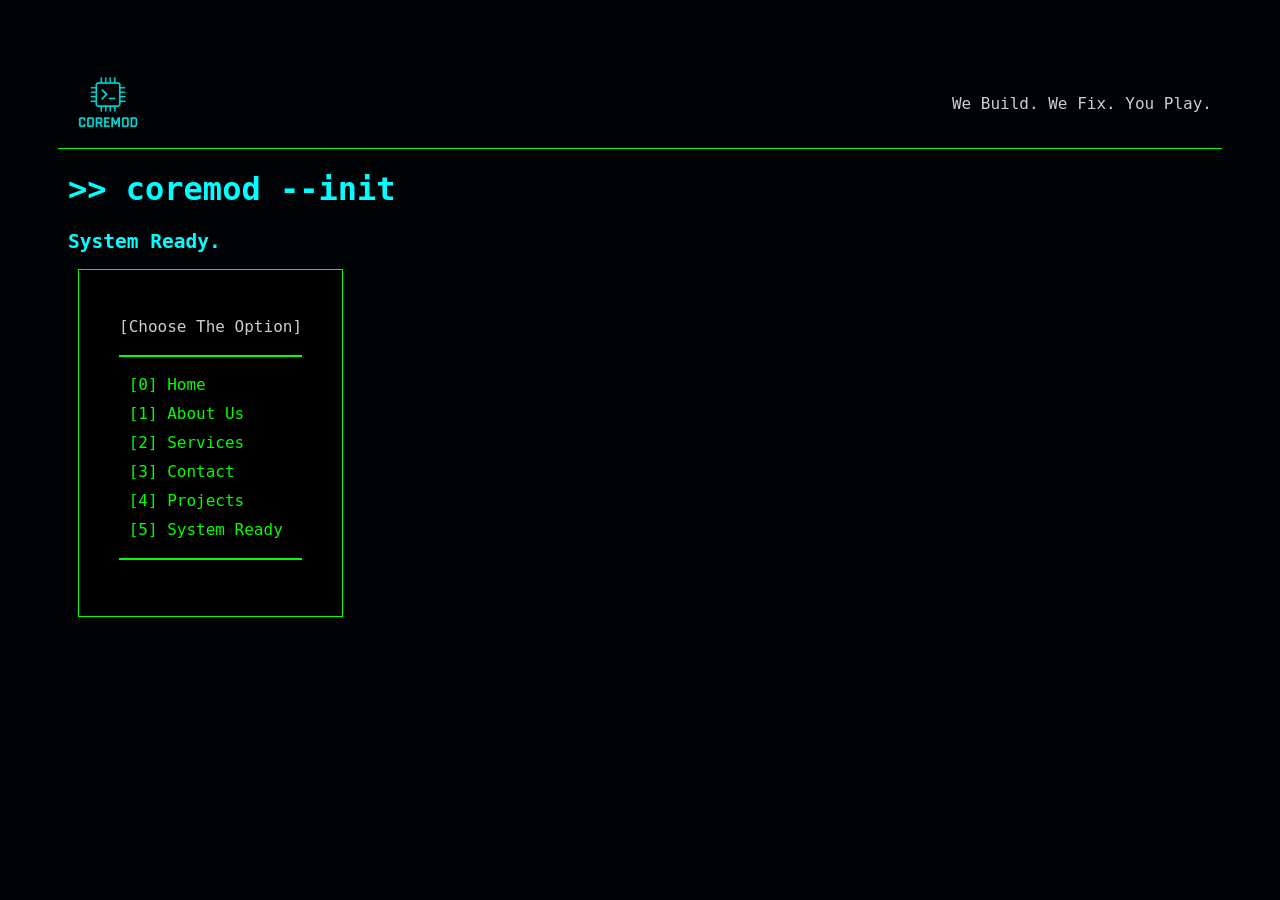
==== index.html @ b696b194 "Update Index.html and some css" ====
<!DOCTYPE html>

<html lang="en">

<head>
  <meta charset="UTF-8" />
  <meta name="viewport" content="width=device-width, initial-scale=1.0" />
  <link rel="stylesheet" href="css/style.css">
  <script src="js/script.js"></script>
  <title>Coremod — System Ready</title>
</head>

<body>
<!--Logo and slogan-->
 <div class="Logo">
  <img src="images/LogoV1nobg.png" alt="Logo" width="80" height="80">
  <p class="fixtext">We Build. We Fix. You Play.</p>
 </div>

<div class="mainoption">
<h1 class="coremodtext">&gt;&gt; coremod --init</h1>
<h2 class="systemreadytext">System Ready.</h2>
 <!--Option-->
  <div class="option">
  <p>[Choose The Option]</p>
  <hr>

  <p><a href="#home">[0] Home</a></p>
  <p><a href="#about">[1] About Us</a></p>
  <p><a href="#services">[2] Services</a></p>
  <p><a href="#contact">[3] Contact</a></p>
  <p><a href="#projects">[4] Projects</a></p>
  <p><a href="#slogan">[5] System Ready</a></p>
  <hr>
  </div>
</div>

</body>

</html>
---- css/style.css ----
html {
  scroll-behavior: smooth;
}

body {
    background: #000306;
    color: #00ffff;
    font-family: monospace;
    text-align: center;
    padding: 50px;
}

h1 {
    font-size: 2rem;
}

p {
    font-size: 1rem;
    color: #ccc;
}

.Logo{
  display: flex;
  justify-content: space-between;
  align-items: center;
  padding: 5px 10px;
  background-color: #000306; /* dark background */
  border-bottom: 1px solid #00ff00;
  font-family: monospace;
  color: #00ff00;
}

.mainoption {
  text-align: left;
  margin-left: 0;
  padding-left: 10px; /* optional: space from the edge */
}

.option {
  font-family: monospace;
  color: #00ff00;
  background-color: #000;
  padding: 40px;
  border: 1px solid #00ff00;
  width: fit-content;
  margin-left: 10px; /* aligns it to left */
  text-align: left;
}


.option a {
  font-family: monospace;
  color: #00ff00;
  text-decoration: none;
  display: inline-block;
}

.option p {
  margin: 5px 0;
  white-space: pre; /* keeps spacing exact */
  line-height: 1.5;
}

.option a::before {
  content: " ";
  transition: 0.2s;
}

.option a:hover::before {
  content: ">";
  color: #00ff00;
  margin-right: 4px;
}

hr {
  border: none;
  display: block;
  height: 2px;
  background-color: #00ff00; /* glowing green line vibe */
  margin: 1rem 0;
}
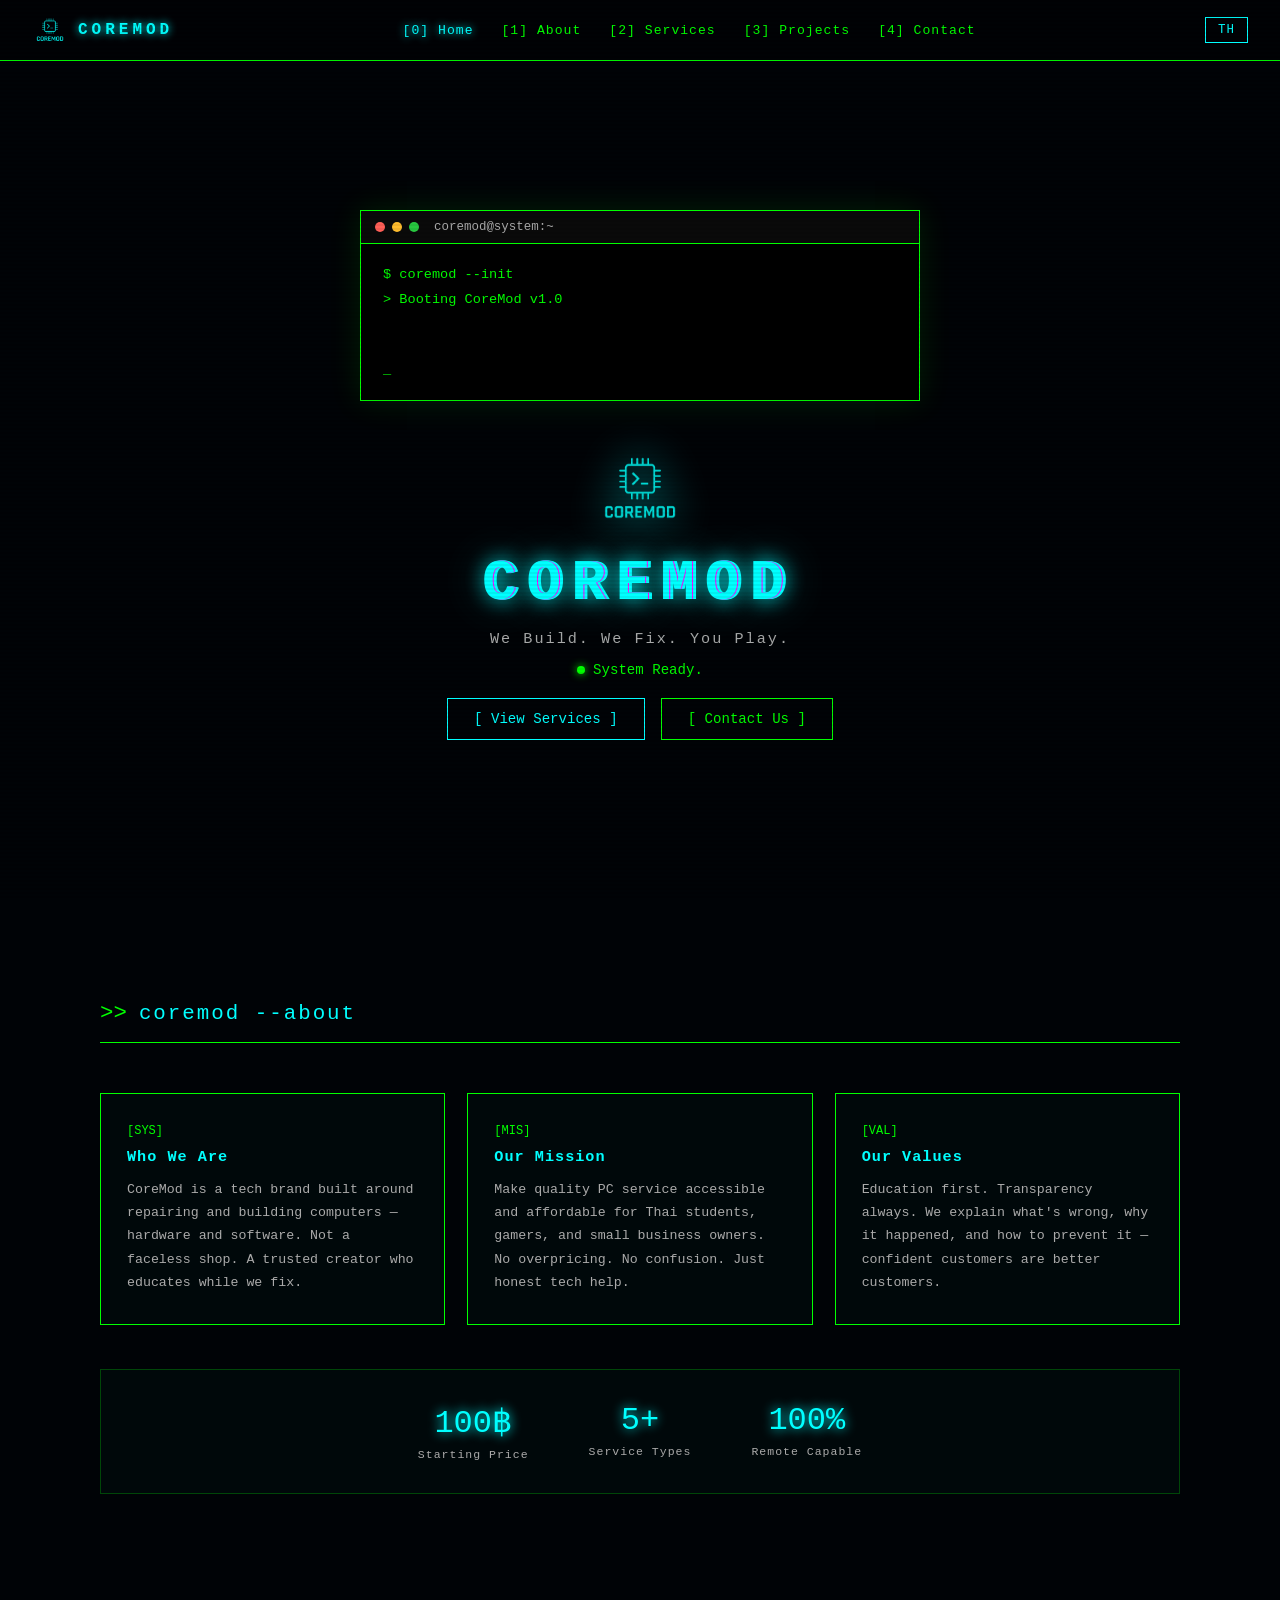
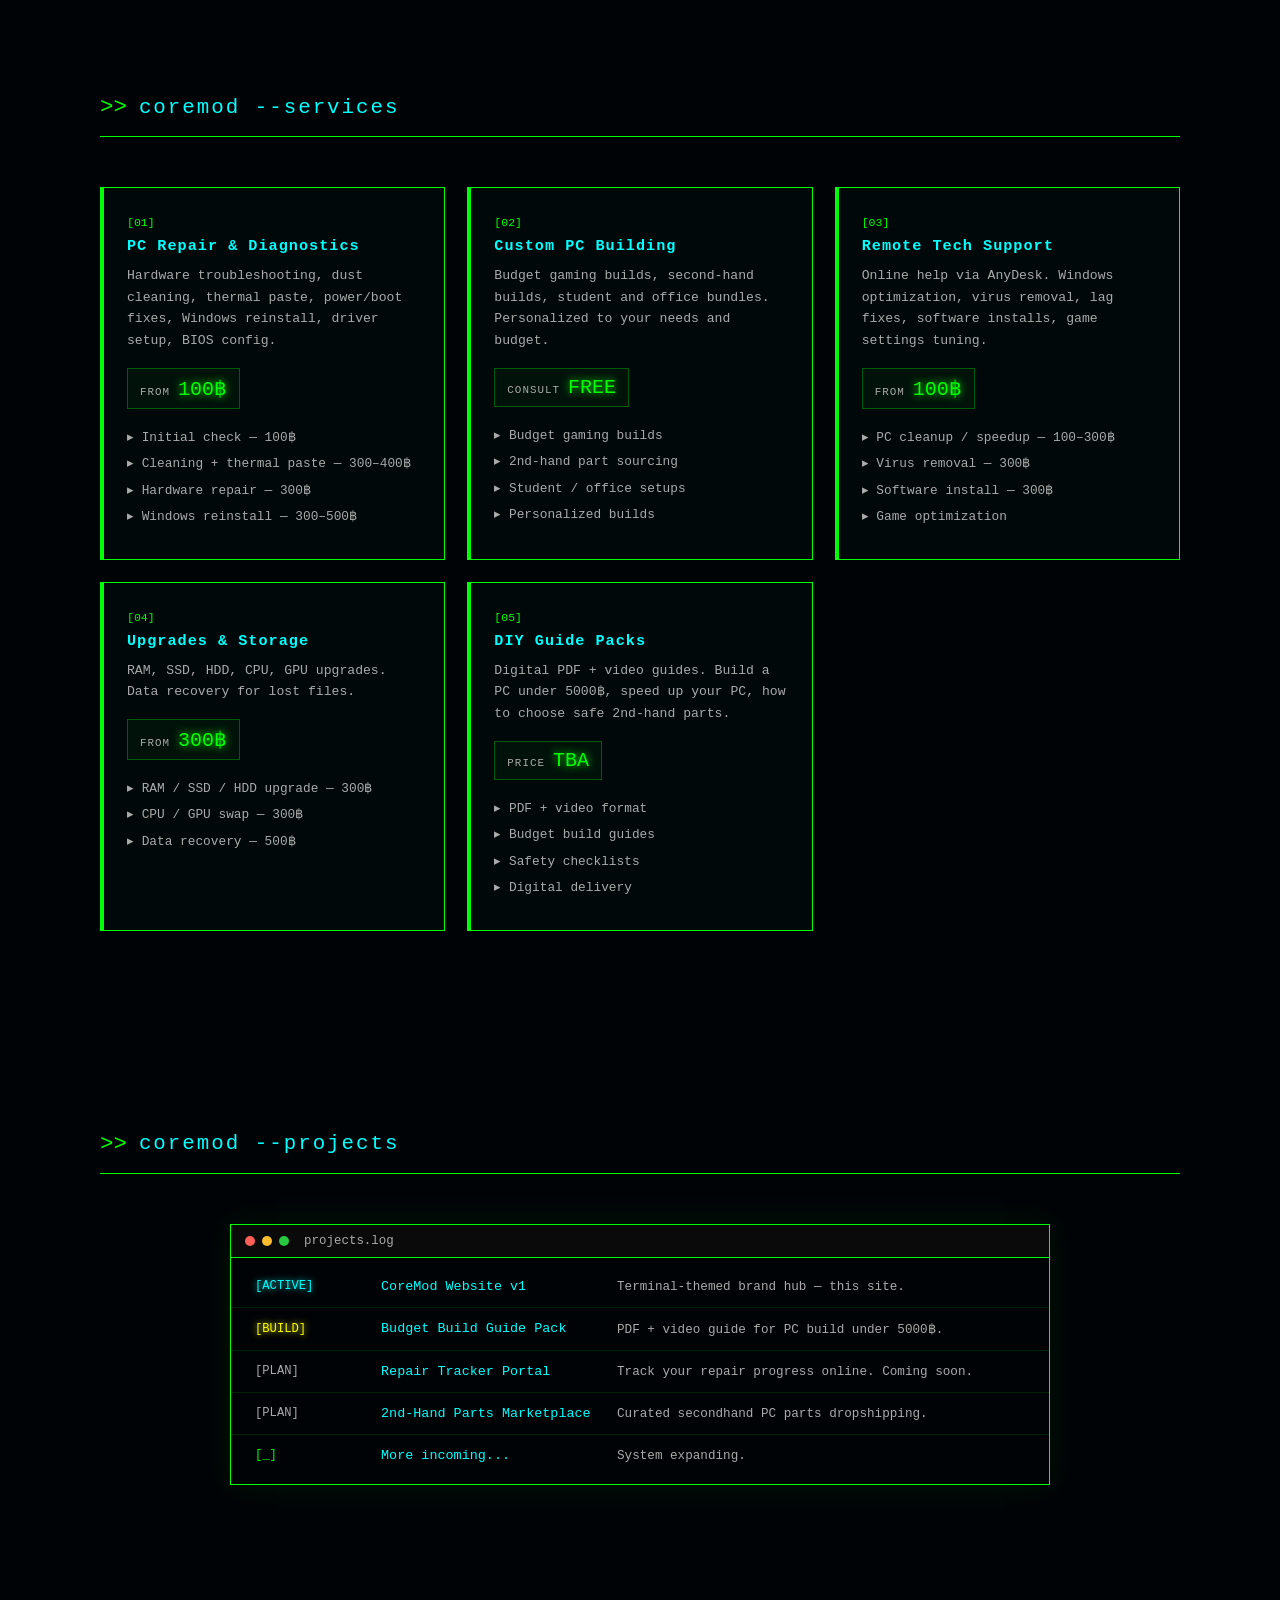
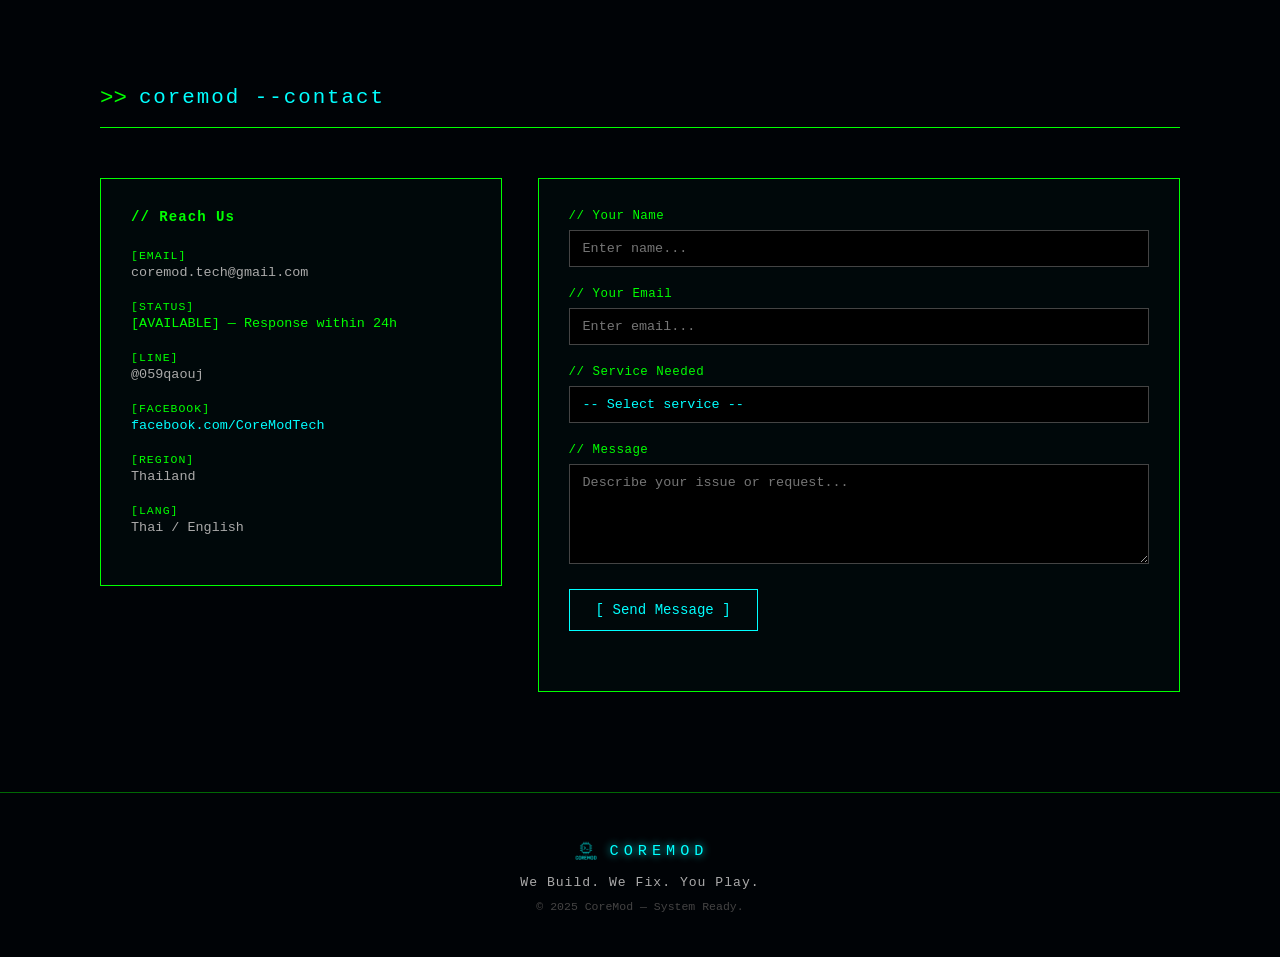
==== commit eb5ae3ad: "feat: complete website with i18n, contact form, favicon, and Thai language support" ====
--- a/index.html
+++ b/index.html
@@ -1,40 +1,331 @@
 <!DOCTYPE html>
-
 <html lang="en">
-
 <head>
   <meta charset="UTF-8" />
   <meta name="viewport" content="width=device-width, initial-scale=1.0" />
+  <meta name="description" content="CoreMod — PC repair, custom builds, and remote tech support in Thailand. We Build. We Fix. You Play." />
+  <link rel="icon" type="image/png" href="images/LogoV1nobg.png">
+  <link rel="apple-touch-icon" href="images/LogoV1nobg.png">
   <link rel="stylesheet" href="css/style.css">
+  <title>CoreMod — System Ready.</title>
+</head>
+<body>
+
+  <div class="scanlines"></div>
+
+  <!-- NAVBAR -->
+  <nav class="navbar" id="navbar">
+    <div class="nav-logo">
+      <img src="images/LogoV1nobg.png" alt="CoreMod" width="36" height="36">
+      <span class="nav-brand">COREMOD</span>
+    </div>
+    <div class="nav-links" id="navLinks">
+      <a href="#home"    data-i18n="nav-home">[0] Home</a>
+      <a href="#about"   data-i18n="nav-about">[1] About</a>
+      <a href="#services"data-i18n="nav-services">[2] Services</a>
+      <a href="#projects"data-i18n="nav-projects">[3] Projects</a>
+      <a href="#contact" data-i18n="nav-contact">[4] Contact</a>
+    </div>
+    <div class="nav-right">
+      <button class="lang-toggle" id="langBtn" onclick="toggleLang()">TH</button>
+      <button class="nav-toggle" onclick="toggleNav()">[ MENU ]</button>
+    </div>
+  </nav>
+
+  <!-- HERO -->
+  <section id="home" class="hero">
+    <div class="terminal-window">
+      <div class="terminal-bar">
+        <span class="dot red"></span>
+        <span class="dot yellow"></span>
+        <span class="dot green-dot"></span>
+        <span class="terminal-title">coremod@system:~</span>
+      </div>
+      <div class="terminal-body">
+        <p class="terminal-line" id="t1"></p>
+        <p class="terminal-line" id="t2"></p>
+        <p class="terminal-line" id="t3"></p>
+        <p class="terminal-line" id="t4"></p>
+        <p class="terminal-line" id="t5"><span class="cursor">_</span></p>
+      </div>
+    </div>
+
+    <div class="hero-content">
+      <img src="images/LogoV1nobg.png" alt="CoreMod Logo" class="hero-logo">
+      <h1 class="hero-title glitch" data-text="COREMOD">COREMOD</h1>
+      <p class="hero-slogan" data-i18n="hero-slogan">We Build. We Fix. You Play.</p>
+      <div class="hero-status">
+        <span class="status-dot"></span>
+        <span data-i18n="hero-status">System Ready.</span>
+      </div>
+      <div class="hero-buttons">
+        <a href="#services" class="btn btn-primary"  data-i18n="btn-services">[ View Services ]</a>
+        <a href="#contact"  class="btn btn-secondary" data-i18n="btn-contact">[ Contact Us ]</a>
+      </div>
+    </div>
+  </section>
+
+  <!-- ABOUT -->
+  <section id="about" class="section">
+    <div class="section-header">
+      <span class="section-prefix">&gt;&gt;</span>
+      <h2>coremod --about</h2>
+    </div>
+
+    <div class="about-grid">
+      <div class="about-card fade-in">
+        <div class="card-tag">[SYS]</div>
+        <h3 data-i18n="about-card1-title">Who We Are</h3>
+        <p data-i18n="about-card1-text">CoreMod is a tech brand built around repairing and building computers — hardware and software. Not a faceless shop. A trusted creator who educates while we fix.</p>
+      </div>
+      <div class="about-card fade-in">
+        <div class="card-tag">[MIS]</div>
+        <h3 data-i18n="about-card2-title">Our Mission</h3>
+        <p data-i18n="about-card2-text">Make quality PC service accessible and affordable for Thai students, gamers, and small business owners. No overpricing. No confusion. Just honest tech help.</p>
+      </div>
+      <div class="about-card fade-in">
+        <div class="card-tag">[VAL]</div>
+        <h3 data-i18n="about-card3-title">Our Values</h3>
+        <p data-i18n="about-card3-text">Education first. Transparency always. We explain what's wrong, why it happened, and how to prevent it — confident customers are better customers.</p>
+      </div>
+    </div>
+
+    <div class="stats-bar">
+      <div class="stat">
+        <span class="stat-num">100฿</span>
+        <span class="stat-label" data-i18n="stat-label-1">Starting Price</span>
+      </div>
+      <div class="stat">
+        <span class="stat-num">5+</span>
+        <span class="stat-label" data-i18n="stat-label-2">Service Types</span>
+      </div>
+      <div class="stat">
+        <span class="stat-num">100%</span>
+        <span class="stat-label" data-i18n="stat-label-3">Remote Capable</span>
+      </div>
+    </div>
+  </section>
+
+  <!-- SERVICES -->
+  <section id="services" class="section">
+    <div class="section-header">
+      <span class="section-prefix">&gt;&gt;</span>
+      <h2>coremod --services</h2>
+    </div>
+
+    <div class="services-grid">
+
+      <div class="service-card fade-in">
+        <div class="service-tag">[01]</div>
+        <h3 data-i18n="svc1-title">PC Repair &amp; Diagnostics</h3>
+        <p data-i18n="svc1-desc">Hardware troubleshooting, dust cleaning, thermal paste, power/boot fixes, Windows reinstall, driver setup, BIOS config.</p>
+        <div class="service-price">
+          <span class="price-from" data-i18n="price-from">FROM</span>
+          <span class="price-val">100฿</span>
+        </div>
+        <ul class="service-list">
+          <li data-i18n="svc1-li1">▸ Initial check — 100฿</li>
+          <li data-i18n="svc1-li2">▸ Cleaning + thermal paste — 300–400฿</li>
+          <li data-i18n="svc1-li3">▸ Hardware repair — 300฿</li>
+          <li data-i18n="svc1-li4">▸ Windows reinstall — 300–500฿</li>
+        </ul>
+      </div>
+
+      <div class="service-card fade-in">
+        <div class="service-tag">[02]</div>
+        <h3 data-i18n="svc2-title">Custom PC Building</h3>
+        <p data-i18n="svc2-desc">Budget gaming builds, second-hand builds, student and office bundles. Personalized to your needs and budget.</p>
+        <div class="service-price">
+          <span class="price-from" data-i18n="price-consult">CONSULT</span>
+          <span class="price-val" data-i18n="price-free">FREE</span>
+        </div>
+        <ul class="service-list">
+          <li data-i18n="svc2-li1">▸ Budget gaming builds</li>
+          <li data-i18n="svc2-li2">▸ 2nd-hand part sourcing</li>
+          <li data-i18n="svc2-li3">▸ Student / office setups</li>
+          <li data-i18n="svc2-li4">▸ Personalized builds</li>
+        </ul>
+      </div>
+
+      <div class="service-card fade-in">
+        <div class="service-tag">[03]</div>
+        <h3 data-i18n="svc3-title">Remote Tech Support</h3>
+        <p data-i18n="svc3-desc">Online help via AnyDesk. Windows optimization, virus removal, lag fixes, software installs, game settings tuning.</p>
+        <div class="service-price">
+          <span class="price-from" data-i18n="price-from">FROM</span>
+          <span class="price-val">100฿</span>
+        </div>
+        <ul class="service-list">
+          <li data-i18n="svc3-li1">▸ PC cleanup / speedup — 100–300฿</li>
+          <li data-i18n="svc3-li2">▸ Virus removal — 300฿</li>
+          <li data-i18n="svc3-li3">▸ Software install — 300฿</li>
+          <li data-i18n="svc3-li4">▸ Game optimization</li>
+        </ul>
+      </div>
+
+      <div class="service-card fade-in">
+        <div class="service-tag">[04]</div>
+        <h3 data-i18n="svc4-title">Upgrades &amp; Storage</h3>
+        <p data-i18n="svc4-desc">RAM, SSD, HDD, CPU, GPU upgrades. Data recovery for lost files.</p>
+        <div class="service-price">
+          <span class="price-from" data-i18n="price-from">FROM</span>
+          <span class="price-val">300฿</span>
+        </div>
+        <ul class="service-list">
+          <li data-i18n="svc4-li1">▸ RAM / SSD / HDD upgrade — 300฿</li>
+          <li data-i18n="svc4-li2">▸ CPU / GPU swap — 300฿</li>
+          <li data-i18n="svc4-li3">▸ Data recovery — 500฿</li>
+        </ul>
+      </div>
+
+      <div class="service-card fade-in">
+        <div class="service-tag">[05]</div>
+        <h3 data-i18n="svc5-title">DIY Guide Packs</h3>
+        <p data-i18n="svc5-desc">Digital PDF + video guides. Build a PC under 5000฿, speed up your PC, how to choose safe 2nd-hand parts.</p>
+        <div class="service-price">
+          <span class="price-from" data-i18n="price-label">PRICE</span>
+          <span class="price-val">TBA</span>
+        </div>
+        <ul class="service-list">
+          <li data-i18n="svc5-li1">▸ PDF + video format</li>
+          <li data-i18n="svc5-li2">▸ Budget build guides</li>
+          <li data-i18n="svc5-li3">▸ Safety checklists</li>
+          <li data-i18n="svc5-li4">▸ Digital delivery</li>
+        </ul>
+      </div>
+
+    </div>
+  </section>
+
+  <!-- PROJECTS -->
+  <section id="projects" class="section">
+    <div class="section-header">
+      <span class="section-prefix">&gt;&gt;</span>
+      <h2>coremod --projects</h2>
+    </div>
+
+    <div class="projects-terminal">
+      <div class="terminal-bar">
+        <span class="dot red"></span>
+        <span class="dot yellow"></span>
+        <span class="dot green-dot"></span>
+        <span class="terminal-title">projects.log</span>
+      </div>
+      <div class="projects-log">
+        <div class="log-row fade-in">
+          <span class="log-status active">[ACTIVE]</span>
+          <span class="log-name" data-i18n="proj1-name">CoreMod Website v1</span>
+          <span class="log-desc" data-i18n="proj1-desc">Terminal-themed brand hub — this site.</span>
+        </div>
+        <div class="log-row fade-in">
+          <span class="log-status building">[BUILD]</span>
+          <span class="log-name" data-i18n="proj2-name">Budget Build Guide Pack</span>
+          <span class="log-desc" data-i18n="proj2-desc">PDF + video guide for PC build under 5000฿.</span>
+        </div>
+        <div class="log-row fade-in">
+          <span class="log-status planned">[PLAN]</span>
+          <span class="log-name" data-i18n="proj3-name">Repair Tracker Portal</span>
+          <span class="log-desc" data-i18n="proj3-desc">Track your repair progress online. Coming soon.</span>
+        </div>
+        <div class="log-row fade-in">
+          <span class="log-status planned">[PLAN]</span>
+          <span class="log-name" data-i18n="proj4-name">2nd-Hand Parts Marketplace</span>
+          <span class="log-desc" data-i18n="proj4-desc">Curated secondhand PC parts dropshipping.</span>
+        </div>
+        <div class="log-row">
+          <span class="log-status blink-cursor">[_]</span>
+          <span class="log-name" data-i18n="proj5-name">More incoming...</span>
+          <span class="log-desc" data-i18n="proj5-desc">System expanding.</span>
+        </div>
+      </div>
+    </div>
+  </section>
+
+  <!-- CONTACT -->
+  <section id="contact" class="section">
+    <div class="section-header">
+      <span class="section-prefix">&gt;&gt;</span>
+      <h2>coremod --contact</h2>
+    </div>
+
+    <div class="contact-grid">
+      <div class="contact-info-card fade-in">
+        <h3 data-i18n="contact-heading">// Reach Us</h3>
+        <div class="contact-row">
+          <span class="contact-key">[EMAIL]</span>
+          <span class="contact-val">coremod.tech@gmail.com</span>
+        </div>
+        <div class="contact-row">
+          <span class="contact-key">[STATUS]</span>
+          <span class="contact-val online" data-i18n="contact-status">[AVAILABLE] — Response within 24h</span>
+        </div>
+        <div class="contact-row">
+          <span class="contact-key">[LINE]</span>
+          <span class="contact-val">@059qaouj</span>
+        </div>
+        <div class="contact-row">
+          <span class="contact-key">[FACEBOOK]</span>
+          <a class="contact-val contact-link" href="https://www.facebook.com/CoreModTech/" target="_blank" rel="noopener">facebook.com/CoreModTech</a>
+        </div>
+        <div class="contact-row">
+          <span class="contact-key">[REGION]</span>
+          <span class="contact-val" data-i18n="contact-region">Thailand</span>
+        </div>
+        <div class="contact-row">
+          <span class="contact-key">[LANG]</span>
+          <span class="contact-val">Thai / English</span>
+        </div>
+      </div>
+
+      <form class="contact-form fade-in" id="contactForm">
+        <input type="hidden" name="access_key" value="2505f554-d45b-4d86-ab9c-5a8548ac9aa7">
+        <input type="hidden" name="subject" value="CoreMod — New Inquiry">
+        <input type="hidden" name="from_name" value="CoreMod Website">
+        <input type="hidden" name="redirect" value="false">
+        <input type="checkbox" name="botcheck" style="display:none">
+
+        <div class="form-group">
+          <label data-i18n="form-name-label">// Your Name</label>
+          <input type="text" name="name" data-i18n-ph="form-name-ph" placeholder="Enter name..." required>
+        </div>
+        <div class="form-group">
+          <label data-i18n="form-email-label">// Your Email</label>
+          <input type="email" name="email" data-i18n-ph="form-email-ph" placeholder="Enter email..." required>
+        </div>
+        <div class="form-group">
+          <label data-i18n="form-service-label">// Service Needed</label>
+          <select name="service">
+            <option value="" data-i18n="form-opt-0">-- Select service --</option>
+            <option data-i18n="form-opt-1">PC Repair &amp; Diagnostics</option>
+            <option data-i18n="form-opt-2">Custom PC Build</option>
+            <option data-i18n="form-opt-3">Remote Tech Support</option>
+            <option data-i18n="form-opt-4">Upgrades &amp; Storage</option>
+            <option data-i18n="form-opt-5">DIY Guide Pack</option>
+            <option data-i18n="form-opt-6">Other</option>
+          </select>
+        </div>
+        <div class="form-group">
+          <label data-i18n="form-msg-label">// Message</label>
+          <textarea name="message" rows="4" data-i18n-ph="form-msg-ph" placeholder="Describe your issue or request..." required></textarea>
+        </div>
+        <button type="submit" class="btn btn-primary" id="submitBtn" data-i18n="form-submit">[ Send Message ]</button>
+        <p class="form-status" id="formStatus"></p>
+      </form>
+    </div>
+  </section>
+
+  <!-- FOOTER -->
+  <footer class="footer">
+    <div class="footer-logo">
+      <img src="images/LogoV1nobg.png" alt="CoreMod" width="28" height="28">
+      <span>COREMOD</span>
+    </div>
+    <p class="footer-slogan" data-i18n="footer-slogan">We Build. We Fix. You Play.</p>
+    <p class="footer-copy" data-i18n="footer-copy">© 2025 CoreMod — System Ready.</p>
+  </footer>
+
+  <button class="scroll-top" id="scrollTop" onclick="scrollToTop()">[ ^ ]</button>
+
   <script src="js/script.js"></script>
-  <title>Coremod — System Ready</title>
-</head>
-
-<body>
-<!--Logo and slogan-->
- <div class="Logo">
-  <img src="images/LogoV1nobg.png" alt="Logo" width="80" height="80">
-  <p class="fixtext">We Build. We Fix. You Play.</p>
- </div>
-
-<div class="mainoption">
-<h1 class="coremodtext">&gt;&gt; coremod --init</h1>
-<h2 class="systemreadytext">System Ready.</h2>
- <!--Option-->
-  <div class="option">
-  <p>[Choose The Option]</p>
-  <hr>
-
-  <p><a href="#home">[0] Home</a></p>
-  <p><a href="#about">[1] About Us</a></p>
-  <p><a href="#services">[2] Services</a></p>
-  <p><a href="#contact">[3] Contact</a></p>
-  <p><a href="#projects">[4] Projects</a></p>
-  <p><a href="#slogan">[5] System Ready</a></p>
-  <hr>
-  </div>
-</div>
-
 </body>
-
 </html>
--- a/css/style.css
+++ b/css/style.css
@@ -1,81 +1,812 @@
-html {
-  scroll-behavior: smooth;
-}
+/* ======================
+   ROOT & RESET
+   ====================== */
+*, *::before, *::after {
+  box-sizing: border-box;
+  margin: 0;
+  padding: 0;
+}
+
+:root {
+  --bg:       #000306;
+  --bg2:      #00080a;
+  --cyan:     #00ffff;
+  --green:    #00ff00;
+  --dim-green:#00cc00;
+  --dim-cyan: #00cccc;
+  --gray:     #aaaaaa;
+  --dim:      #444;
+  --font:     'Courier New', Courier, monospace;
+}
+
+html { scroll-behavior: smooth; }
 
 body {
-    background: #000306;
-    color: #00ffff;
-    font-family: monospace;
-    text-align: center;
-    padding: 50px;
-}
-
-h1 {
-    font-size: 2rem;
-}
-
-p {
-    font-size: 1rem;
-    color: #ccc;
-}
-
-.Logo{
-  display: flex;
+  background: var(--bg);
+  color: var(--cyan);
+  font-family: var(--font);
+  overflow-x: hidden;
+}
+
+/* ======================
+   SCANLINES
+   ====================== */
+.scanlines {
+  position: fixed;
+  inset: 0;
+  background: repeating-linear-gradient(
+    0deg,
+    transparent,
+    transparent 2px,
+    rgba(0,0,0,0.06) 2px,
+    rgba(0,0,0,0.06) 4px
+  );
+  pointer-events: none;
+  z-index: 9999;
+}
+
+/* ======================
+   SCROLLBAR
+   ====================== */
+::-webkit-scrollbar { width: 5px; }
+::-webkit-scrollbar-track { background: var(--bg); }
+::-webkit-scrollbar-thumb { background: var(--green); }
+
+/* ======================
+   NAVBAR
+   ====================== */
+.navbar {
+  position: fixed;
+  top: 0; left: 0; right: 0;
+  z-index: 1000;
+  display: flex;
+  align-items: center;
   justify-content: space-between;
-  align-items: center;
-  padding: 5px 10px;
-  background-color: #000306; /* dark background */
-  border-bottom: 1px solid #00ff00;
-  font-family: monospace;
-  color: #00ff00;
-}
-
-.mainoption {
-  text-align: left;
-  margin-left: 0;
-  padding-left: 10px; /* optional: space from the edge */
-}
-
-.option {
-  font-family: monospace;
-  color: #00ff00;
-  background-color: #000;
-  padding: 40px;
-  border: 1px solid #00ff00;
-  width: fit-content;
-  margin-left: 10px; /* aligns it to left */
-  text-align: left;
-}
-
-
-.option a {
-  font-family: monospace;
-  color: #00ff00;
+  padding: 12px 32px;
+  background: rgba(0, 3, 6, 0.96);
+  border-bottom: 1px solid var(--green);
+  backdrop-filter: blur(6px);
+}
+
+.nav-logo {
+  display: flex;
+  align-items: center;
+  gap: 10px;
+}
+
+.nav-brand {
+  color: var(--cyan);
+  font-size: 1rem;
+  font-weight: bold;
+  letter-spacing: 4px;
+  text-shadow: 0 0 8px var(--cyan);
+}
+
+.nav-links {
+  display: flex;
+  gap: 28px;
+}
+
+.nav-links a {
+  color: var(--green);
   text-decoration: none;
+  font-size: 0.82rem;
+  letter-spacing: 1px;
+  transition: color 0.2s, text-shadow 0.2s;
+}
+
+.nav-links a:hover,
+.nav-links a.active {
+  color: var(--cyan);
+  text-shadow: 0 0 8px var(--cyan);
+}
+
+.nav-right {
+  display: flex;
+  align-items: center;
+  gap: 10px;
+}
+
+.lang-toggle {
+  background: transparent;
+  border: 1px solid var(--cyan);
+  color: var(--cyan);
+  font-family: var(--font);
+  font-size: 0.78rem;
+  padding: 5px 12px;
+  cursor: pointer;
+  letter-spacing: 1px;
+  transition: all 0.2s;
+}
+
+.lang-toggle:hover {
+  background: var(--cyan);
+  color: var(--bg);
+  box-shadow: 0 0 10px var(--cyan);
+}
+
+.nav-toggle {
+  display: none;
+  background: none;
+  border: 1px solid var(--green);
+  color: var(--green);
+  font-family: var(--font);
+  font-size: 0.82rem;
+  padding: 6px 14px;
+  cursor: pointer;
+  transition: all 0.2s;
+}
+
+.nav-toggle:hover {
+  background: var(--green);
+  color: var(--bg);
+}
+
+/* ======================
+   HERO
+   ====================== */
+.hero {
+  min-height: 100vh;
+  display: flex;
+  flex-direction: column;
+  align-items: center;
+  justify-content: center;
+  padding: 110px 30px 60px;
+  gap: 40px;
+}
+
+/* Terminal window */
+.terminal-window {
+  width: 100%;
+  max-width: 560px;
+  border: 1px solid var(--green);
+  box-shadow: 0 0 30px rgba(0,255,0,0.12);
+}
+
+.terminal-bar {
+  display: flex;
+  align-items: center;
+  gap: 7px;
+  padding: 9px 14px;
+  background: #0a0a0a;
+  border-bottom: 1px solid var(--green);
+}
+
+.dot        { width: 10px; height: 10px; border-radius: 50%; display: inline-block; }
+.dot.red    { background: #ff5f57; }
+.dot.yellow { background: #febc2e; }
+.dot.green-dot { background: #28c840; }
+
+.terminal-title {
+  color: var(--gray);
+  font-size: 0.78rem;
+  margin-left: 8px;
+}
+
+.terminal-body {
+  padding: 18px 22px;
+  min-height: 130px;
+  background: #000;
+}
+
+.terminal-line {
+  color: var(--green);
+  font-size: 0.85rem;
+  line-height: 1.9;
+  min-height: 1.6em;
+}
+
+.cursor {
+  animation: blink-cur 0.9s step-end infinite;
+}
+
+@keyframes blink-cur {
+  0%, 100% { opacity: 1; }
+  50%       { opacity: 0; }
+}
+
+/* Hero content */
+.hero-content {
+  text-align: center;
+  display: flex;
+  flex-direction: column;
+  align-items: center;
+  gap: 14px;
+}
+
+.hero-logo {
+  width: 96px;
+  height: 96px;
+  filter: drop-shadow(0 0 22px var(--cyan));
+}
+
+/* Glitch */
+.glitch {
+  position: relative;
+}
+
+.glitch::before,
+.glitch::after {
+  content: attr(data-text);
+  position: absolute;
+  top: 0; left: 0;
+  width: 100%;
+  height: 100%;
+  overflow: hidden;
+}
+
+.glitch::before {
+  left: 2px;
+  text-shadow: -1px 0 var(--cyan);
+  animation: glitch-a 3s infinite;
+}
+
+.glitch::after {
+  left: -2px;
+  text-shadow: 1px 0 #ff00ff;
+  animation: glitch-b 3s infinite;
+}
+
+@keyframes glitch-a {
+  0%, 88%, 100% { clip-path: none; transform: none; }
+  89% { clip-path: inset(20% 0 60% 0); transform: translateX(-2px); }
+  91% { clip-path: inset(50% 0 20% 0); transform: translateX(2px); }
+  93% { clip-path: inset(75% 0 5% 0);  transform: translateX(-1px); }
+}
+
+@keyframes glitch-b {
+  0%, 86%, 100% { clip-path: none; transform: none; }
+  87% { clip-path: inset(40% 0 30% 0); transform: translateX(2px); }
+  90% { clip-path: inset(10% 0 70% 0); transform: translateX(-2px); }
+  92% { clip-path: inset(60% 0 10% 0); transform: translateX(1px); }
+}
+
+.hero-title {
+  font-size: 3.6rem;
+  color: var(--cyan);
+  letter-spacing: 10px;
+  text-shadow: 0 0 20px var(--cyan), 0 0 50px rgba(0,255,255,0.4);
+}
+
+.hero-slogan {
+  color: var(--gray);
+  font-size: 0.95rem;
+  letter-spacing: 2px;
+}
+
+.hero-status {
+  display: inline-flex;
+  align-items: center;
+  gap: 8px;
+  color: var(--green);
+  font-size: 0.88rem;
+}
+
+.status-dot {
+  width: 8px;
+  height: 8px;
+  border-radius: 50%;
+  background: var(--green);
+  box-shadow: 0 0 8px var(--green);
+  animation: pulse 1.6s ease-in-out infinite;
+}
+
+@keyframes pulse {
+  0%, 100% { opacity: 1;   transform: scale(1); }
+  50%       { opacity: 0.3; transform: scale(0.8); }
+}
+
+.hero-buttons {
+  display: flex;
+  gap: 16px;
+  flex-wrap: wrap;
+  justify-content: center;
+  margin-top: 6px;
+}
+
+/* ======================
+   BUTTONS
+   ====================== */
+.btn {
+  font-family: var(--font);
+  font-size: 0.88rem;
+  padding: 12px 26px;
+  text-decoration: none;
+  cursor: pointer;
+  border: none;
+  transition: all 0.2s;
   display: inline-block;
 }
 
-.option p {
-  margin: 5px 0;
-  white-space: pre; /* keeps spacing exact */
-  line-height: 1.5;
-}
-
-.option a::before {
-  content: " ";
-  transition: 0.2s;
-}
-
-.option a:hover::before {
-  content: ">";
-  color: #00ff00;
-  margin-right: 4px;
-}
-
-hr {
-  border: none;
+.btn-primary {
+  color: var(--cyan);
+  border: 1px solid var(--cyan);
+  background: transparent;
+}
+
+.btn-primary:hover {
+  background: var(--cyan);
+  color: var(--bg);
+  box-shadow: 0 0 20px var(--cyan);
+}
+
+.btn-secondary {
+  color: var(--green);
+  border: 1px solid var(--green);
+  background: transparent;
+}
+
+.btn-secondary:hover {
+  background: var(--green);
+  color: var(--bg);
+  box-shadow: 0 0 20px var(--green);
+}
+
+/* ======================
+   SECTIONS
+   ====================== */
+.section {
+  padding: 100px 60px;
+  max-width: 1200px;
+  margin: 0 auto;
+}
+
+.section-header {
+  display: flex;
+  align-items: center;
+  gap: 12px;
+  margin-bottom: 50px;
+  padding-bottom: 16px;
+  border-bottom: 1px solid var(--green);
+}
+
+.section-prefix {
+  color: var(--green);
+  font-size: 1.4rem;
+}
+
+.section-header h2 {
+  color: var(--cyan);
+  font-size: 1.3rem;
+  font-weight: normal;
+  letter-spacing: 2px;
+}
+
+/* Fade-in animation */
+.fade-in {
+  opacity: 0;
+  transform: translateY(22px);
+  transition: opacity 0.55s ease, transform 0.55s ease;
+}
+
+.fade-in.visible {
+  opacity: 1;
+  transform: translateY(0);
+}
+
+/* ======================
+   ABOUT
+   ====================== */
+.about-grid {
+  display: grid;
+  grid-template-columns: repeat(auto-fit, minmax(260px, 1fr));
+  gap: 22px;
+  margin-bottom: 44px;
+}
+
+.about-card {
+  border: 1px solid var(--green);
+  padding: 30px 26px;
+  background: var(--bg2);
+  transition: border-color 0.2s, box-shadow 0.2s;
+}
+
+.about-card:hover {
+  border-color: var(--cyan);
+  box-shadow: 0 0 18px rgba(0,255,255,0.08);
+}
+
+.card-tag {
+  color: var(--green);
+  font-size: 0.75rem;
+  margin-bottom: 10px;
+}
+
+.about-card h3 {
+  color: var(--cyan);
+  font-size: 0.95rem;
+  letter-spacing: 1px;
+  margin-bottom: 12px;
+}
+
+.about-card p {
+  color: var(--gray);
+  font-size: 0.83rem;
+  line-height: 1.75;
+}
+
+.stats-bar {
+  display: flex;
+  justify-content: center;
+  gap: 60px;
+  padding: 32px;
+  border: 1px solid rgba(0,255,0,0.25);
+  background: var(--bg2);
+  flex-wrap: wrap;
+}
+
+.stat {
+  display: flex;
+  flex-direction: column;
+  align-items: center;
+  gap: 6px;
+}
+
+.stat-num {
+  color: var(--cyan);
+  font-size: 2rem;
+  text-shadow: 0 0 12px var(--cyan);
+}
+
+.stat-label {
+  color: var(--gray);
+  font-size: 0.72rem;
+  letter-spacing: 1px;
+}
+
+/* ======================
+   SERVICES
+   ====================== */
+.services-grid {
+  display: grid;
+  grid-template-columns: repeat(auto-fit, minmax(290px, 1fr));
+  gap: 22px;
+}
+
+.service-card {
+  border: 1px solid var(--green);
+  padding: 28px 26px;
+  background: var(--bg2);
+  position: relative;
+  overflow: hidden;
+  transition: border-color 0.2s, box-shadow 0.2s;
+}
+
+.service-card::before {
+  content: '';
+  position: absolute;
+  top: 0; left: 0;
+  width: 3px;
+  height: 100%;
+  background: var(--green);
+  transition: background 0.2s;
+}
+
+.service-card:hover {
+  border-color: var(--cyan);
+  box-shadow: 0 0 18px rgba(0,255,255,0.08);
+}
+
+.service-card:hover::before {
+  background: var(--cyan);
+}
+
+.service-tag {
+  color: var(--green);
+  font-size: 0.72rem;
+  margin-bottom: 8px;
+}
+
+.service-card h3 {
+  color: var(--cyan);
+  font-size: 0.95rem;
+  letter-spacing: 1px;
+  margin-bottom: 10px;
+}
+
+.service-card > p {
+  color: var(--gray);
+  font-size: 0.82rem;
+  line-height: 1.65;
+  margin-bottom: 16px;
+}
+
+.service-price {
+  display: inline-flex;
+  align-items: baseline;
+  gap: 8px;
+  padding: 7px 12px;
+  border: 1px solid rgba(0,255,0,0.3);
+  background: rgba(0,255,0,0.04);
+  margin-bottom: 16px;
+}
+
+.price-from {
+  color: var(--gray);
+  font-size: 0.68rem;
+  letter-spacing: 1px;
+}
+
+.price-val {
+  color: var(--green);
+  font-size: 1.25rem;
+  text-shadow: 0 0 8px var(--green);
+}
+
+.service-list {
+  list-style: none;
+  padding: 0;
+}
+
+.service-list li {
+  color: var(--gray);
+  font-size: 0.8rem;
+  padding: 3px 0;
+  line-height: 1.6;
+}
+
+/* ======================
+   PROJECTS
+   ====================== */
+.projects-terminal {
+  border: 1px solid var(--green);
+  max-width: 820px;
+  margin: 0 auto;
+  box-shadow: 0 0 30px rgba(0,255,0,0.08);
+}
+
+.projects-log {
+  padding: 8px 0;
+}
+
+.log-row {
+  display: grid;
+  grid-template-columns: 110px 220px 1fr;
+  gap: 16px;
+  padding: 13px 24px;
+  border-bottom: 1px solid rgba(0,255,0,0.12);
+  font-size: 0.84rem;
+  align-items: center;
+}
+
+.log-row:last-child {
+  border-bottom: none;
+}
+
+.log-status        { font-size: 0.76rem; }
+.log-status.active   { color: var(--cyan); text-shadow: 0 0 6px var(--cyan); }
+.log-status.building { color: #ffff00;   text-shadow: 0 0 6px #ffff00; }
+.log-status.planned  { color: var(--gray); }
+
+.blink-cursor {
+  color: var(--green);
+  animation: blink-cur 1s step-end infinite;
+}
+
+.log-name { color: var(--cyan); }
+.log-desc { color: var(--gray); font-size: 0.79rem; }
+
+/* ======================
+   CONTACT
+   ====================== */
+.contact-grid {
+  display: grid;
+  grid-template-columns: 1fr 1.6fr;
+  gap: 36px;
+  align-items: start;
+}
+
+.contact-info-card {
+  border: 1px solid var(--green);
+  padding: 30px;
+  background: var(--bg2);
+}
+
+.contact-info-card h3 {
+  color: var(--green);
+  font-size: 0.88rem;
+  letter-spacing: 1px;
+  margin-bottom: 24px;
+}
+
+.contact-row {
+  display: flex;
+  flex-direction: column;
+  gap: 3px;
+  margin-bottom: 20px;
+}
+
+.contact-key {
+  color: var(--green);
+  font-size: 0.72rem;
+  letter-spacing: 1px;
+}
+
+.contact-val {
+  color: var(--gray);
+  font-size: 0.84rem;
+  word-break: break-word;
+}
+
+.contact-val.online   { color: var(--green); }
+.contact-val.offline  { color: #ff4444; }
+
+.contact-link {
+  color: var(--cyan);
+  text-decoration: none;
+  transition: text-shadow 0.2s;
+}
+
+.contact-link:hover {
+  text-shadow: 0 0 8px var(--cyan);
+}
+
+.contact-form {
+  border: 1px solid var(--green);
+  padding: 30px;
+  background: var(--bg2);
+}
+
+.form-group {
+  margin-bottom: 20px;
+}
+
+.form-group label {
   display: block;
-  height: 2px;
-  background-color: #00ff00; /* glowing green line vibe */
-  margin: 1rem 0;
-}+  color: var(--green);
+  font-size: 0.78rem;
+  margin-bottom: 7px;
+  letter-spacing: 0.5px;
+}
+
+.form-group input,
+.form-group select,
+.form-group textarea {
+  width: 100%;
+  background: #000;
+  border: 1px solid var(--dim);
+  color: var(--cyan);
+  font-family: var(--font);
+  font-size: 0.84rem;
+  padding: 10px 13px;
+  outline: none;
+  transition: border-color 0.2s, box-shadow 0.2s;
+  appearance: none;
+}
+
+.form-group input:focus,
+.form-group select:focus,
+.form-group textarea:focus {
+  border-color: var(--cyan);
+  box-shadow: 0 0 8px rgba(0,255,255,0.15);
+}
+
+.form-group select option {
+  background: #000;
+  color: var(--cyan);
+}
+
+.form-group textarea {
+  resize: vertical;
+  min-height: 100px;
+}
+
+.form-status {
+  margin-top: 12px;
+  font-size: 0.82rem;
+  min-height: 1.4em;
+}
+
+.form-status.success { color: var(--green); }
+.form-status.error   { color: #ff4444; }
+
+/* ======================
+   FOOTER
+   ====================== */
+.footer {
+  border-top: 1px solid rgba(0,255,0,0.4);
+  padding: 44px 30px;
+  text-align: center;
+  display: flex;
+  flex-direction: column;
+  align-items: center;
+  gap: 10px;
+}
+
+.footer-logo {
+  display: inline-flex;
+  align-items: center;
+  gap: 10px;
+}
+
+.footer-logo span {
+  color: var(--cyan);
+  font-size: 0.95rem;
+  letter-spacing: 5px;
+  text-shadow: 0 0 8px var(--cyan);
+}
+
+.footer-slogan {
+  color: var(--gray);
+  font-size: 0.82rem;
+  letter-spacing: 1px;
+}
+
+.footer-copy {
+  color: var(--dim);
+  font-size: 0.72rem;
+}
+
+/* ======================
+   SCROLL-TO-TOP
+   ====================== */
+.scroll-top {
+  position: fixed;
+  bottom: 28px;
+  right: 28px;
+  background: transparent;
+  border: 1px solid var(--green);
+  color: var(--green);
+  font-family: var(--font);
+  font-size: 0.82rem;
+  padding: 8px 14px;
+  cursor: pointer;
+  transition: all 0.2s;
+  opacity: 0;
+  pointer-events: none;
+  z-index: 500;
+}
+
+.scroll-top.show {
+  opacity: 1;
+  pointer-events: all;
+}
+
+.scroll-top:hover {
+  background: var(--green);
+  color: var(--bg);
+  box-shadow: 0 0 12px var(--green);
+}
+
+/* ======================
+   RESPONSIVE
+   ====================== */
+@media (max-width: 768px) {
+  .nav-links {
+    display: none;
+    position: absolute;
+    top: 100%;
+    left: 0; right: 0;
+    flex-direction: column;
+    background: rgba(0,3,6,0.97);
+    border-bottom: 1px solid var(--green);
+    padding: 20px 32px;
+    gap: 18px;
+  }
+
+  .nav-links.open { display: flex; }
+  .nav-toggle { display: block; }
+
+  .hero-title { font-size: 2.4rem; letter-spacing: 6px; }
+
+  .section { padding: 80px 20px; }
+
+  .contact-grid { grid-template-columns: 1fr; }
+
+  .log-row {
+    grid-template-columns: 90px 1fr;
+    font-size: 0.8rem;
+  }
+
+  .log-desc { display: none; }
+
+  .stats-bar { gap: 30px; }
+
+  .hero-buttons { flex-direction: column; align-items: center; }
+}
+
+@media (max-width: 480px) {
+  .hero-title { font-size: 1.8rem; letter-spacing: 4px; }
+  .hero-logo  { width: 72px; height: 72px; }
+  .stat-num   { font-size: 1.5rem; }
+}
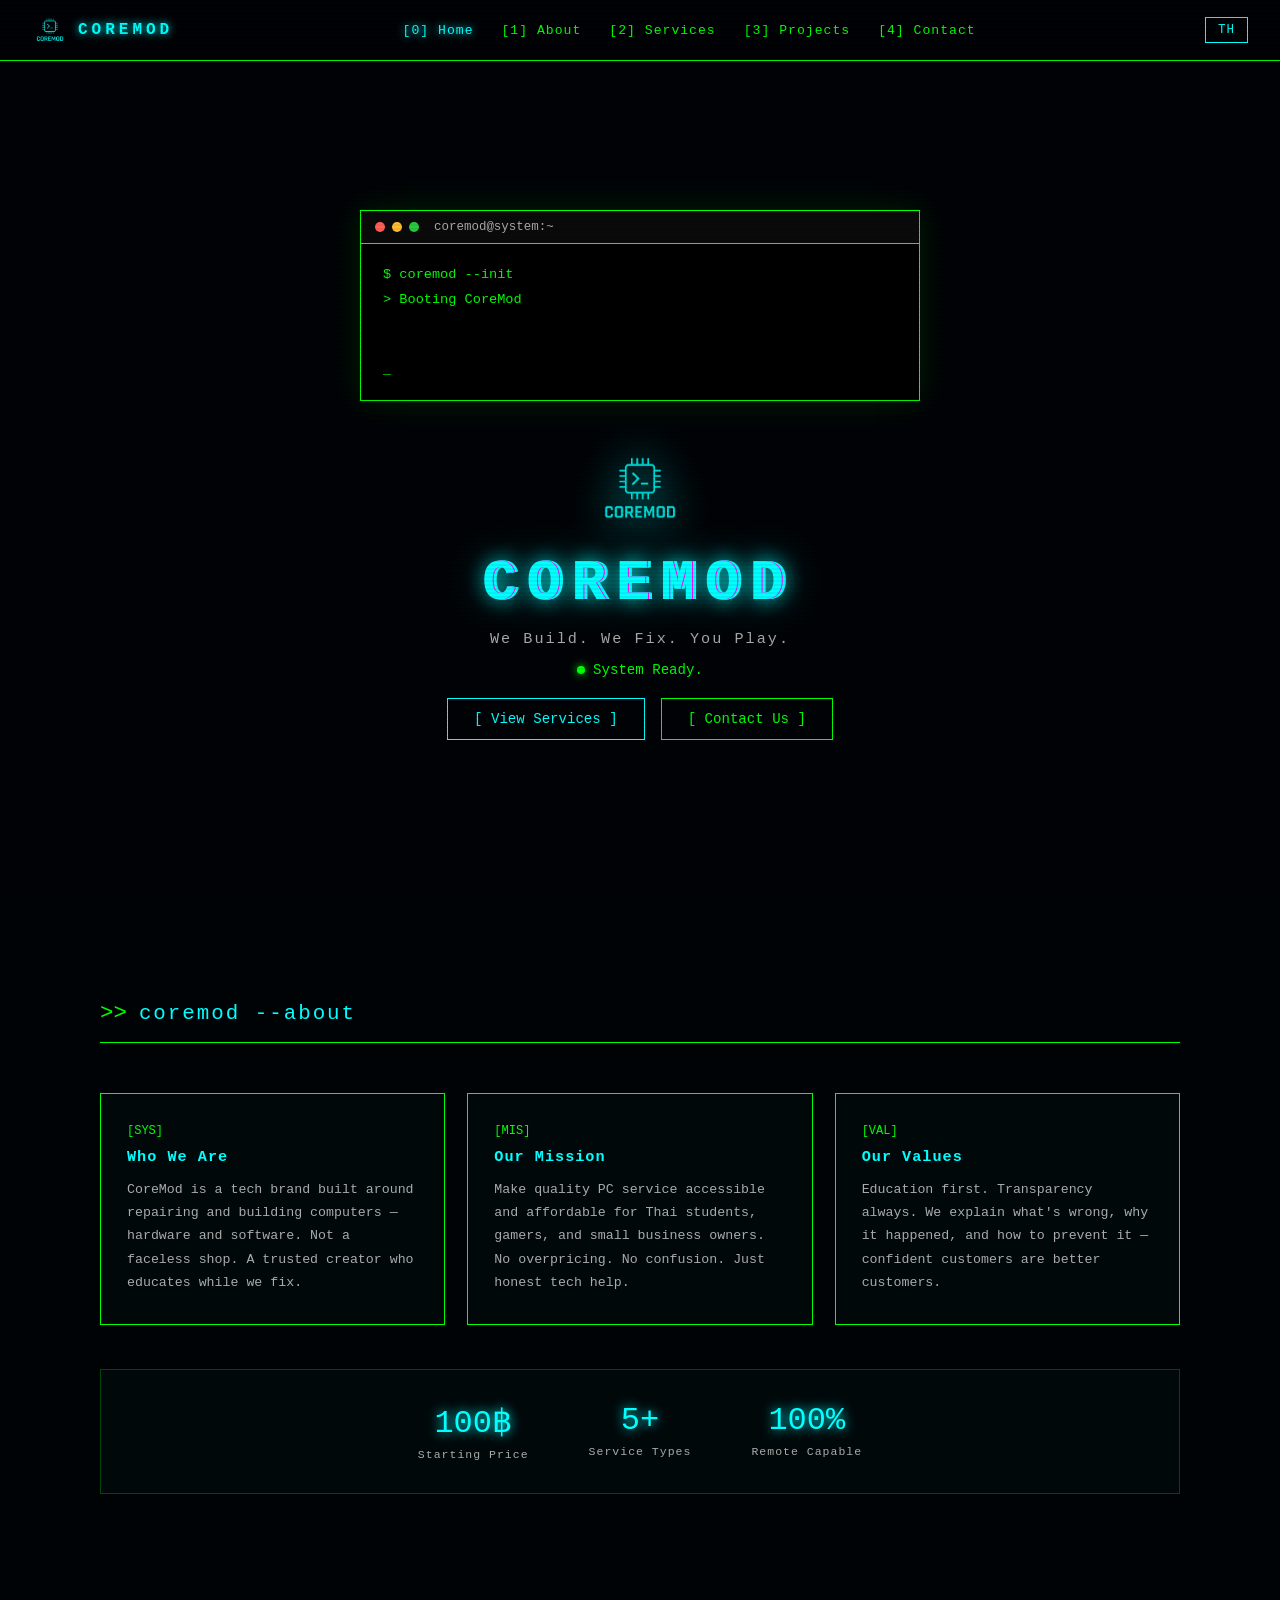
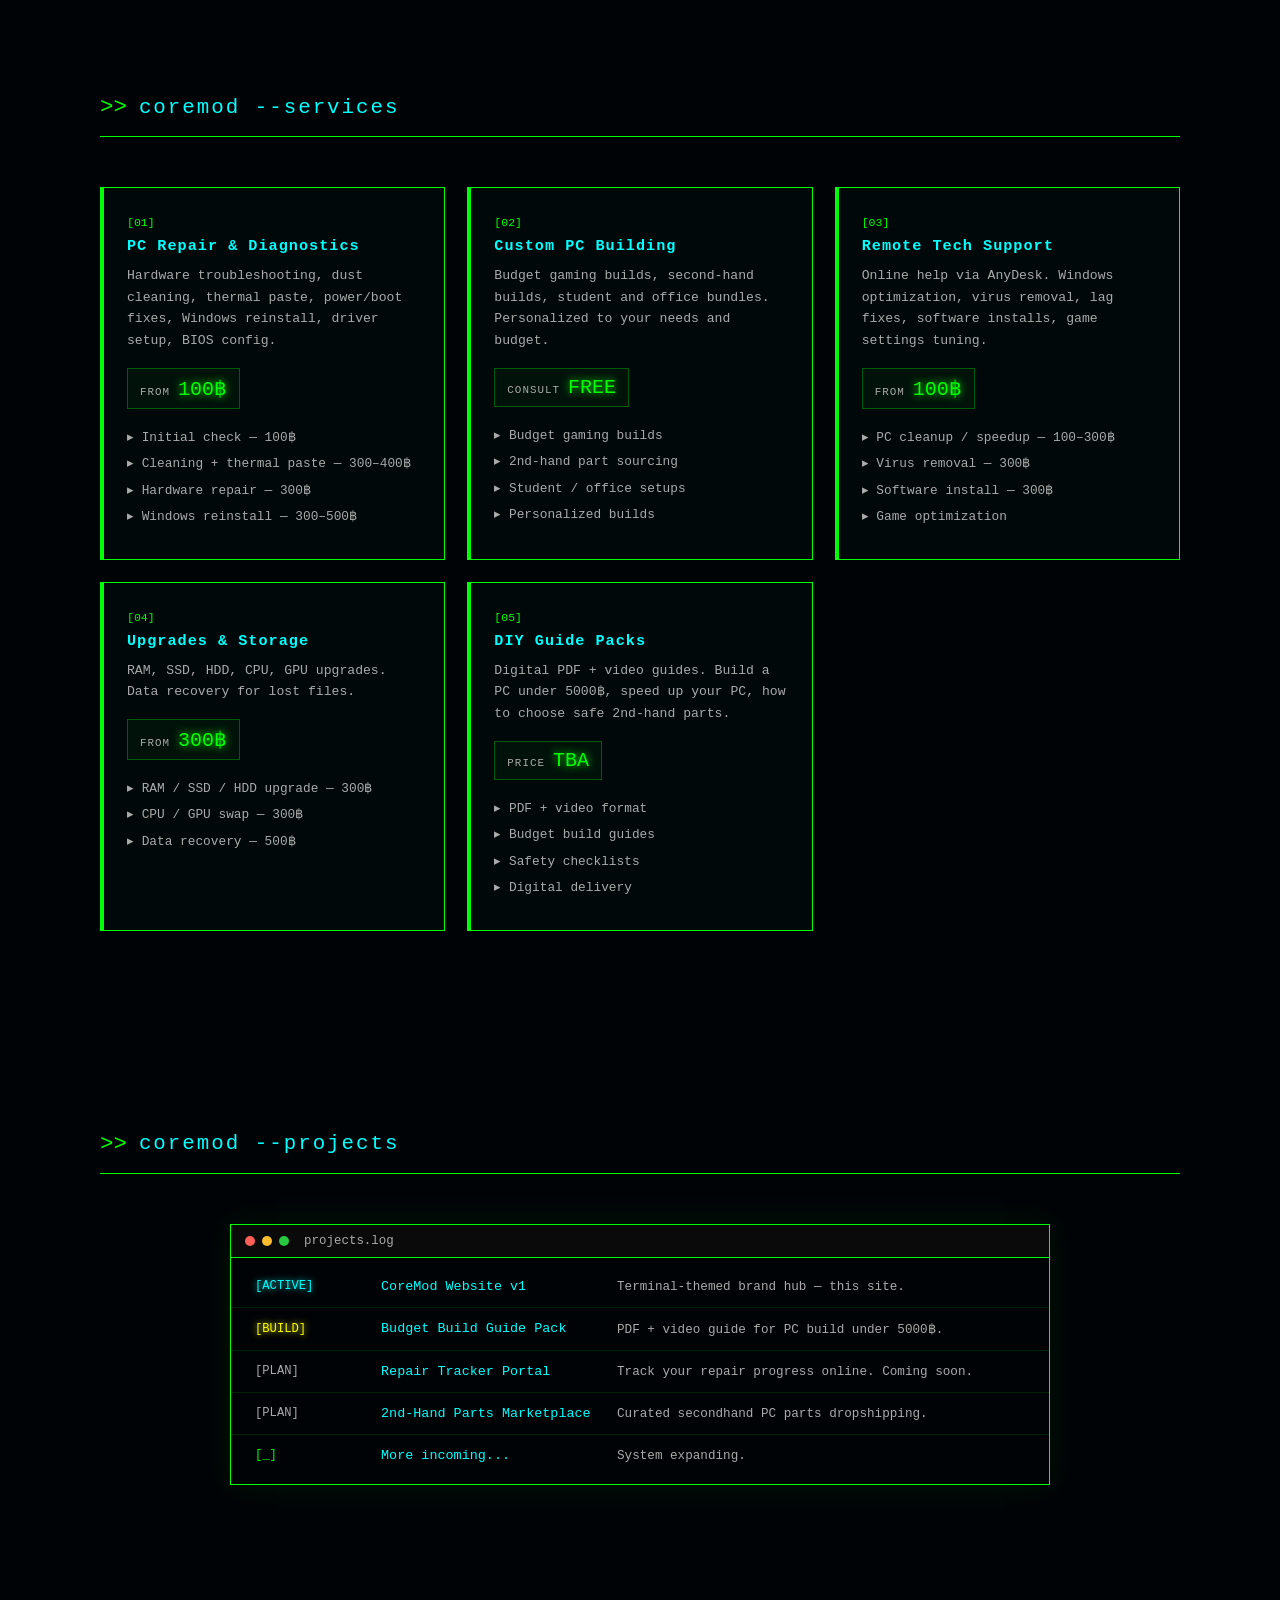
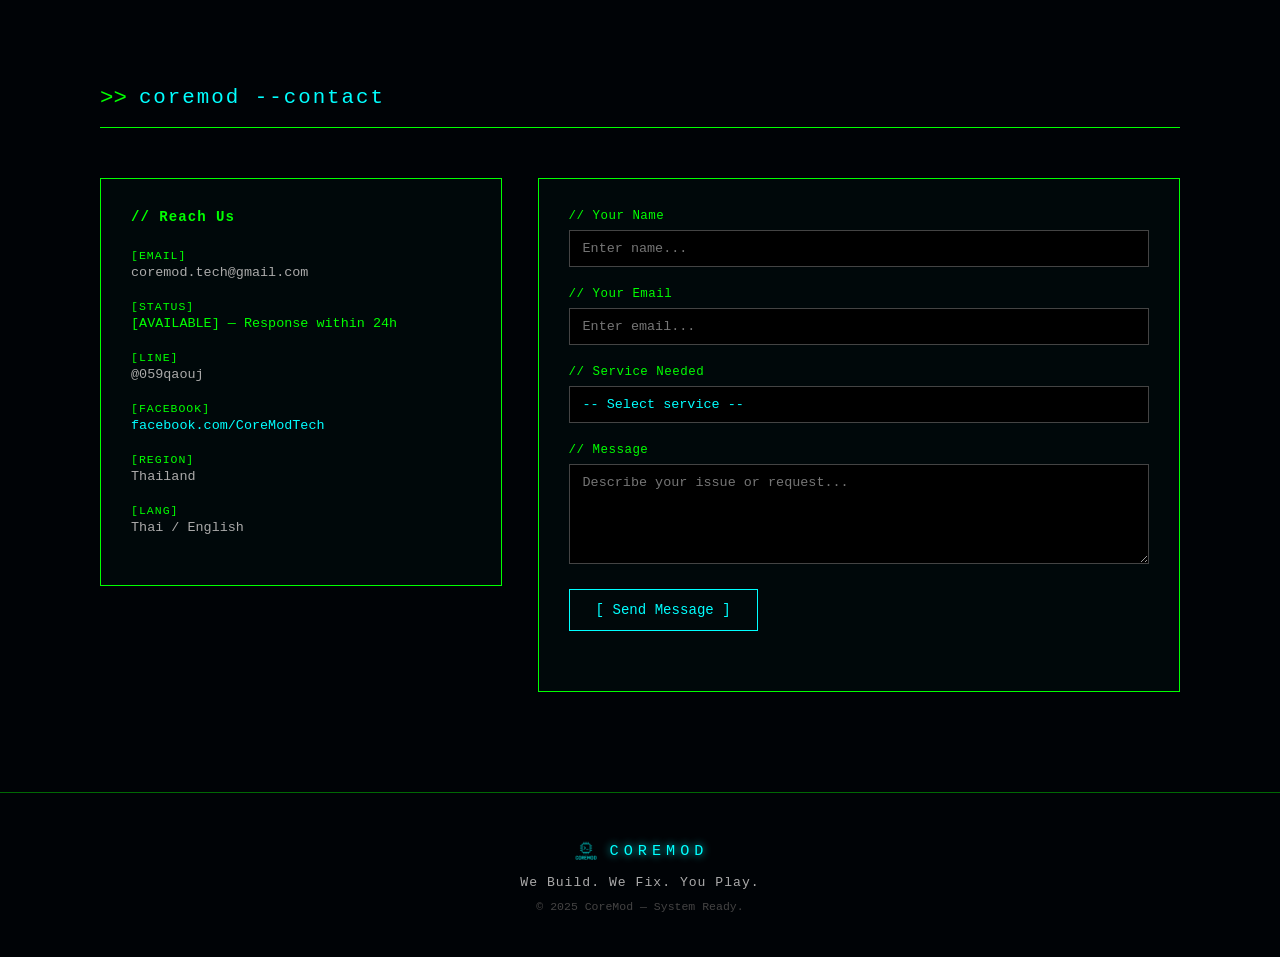
==== commit 36c0b9f4: "feat: add hCaptcha protection to contact form" ====
--- a/index.html
+++ b/index.html
@@ -5,6 +5,7 @@
   <meta name="viewport" content="width=device-width, initial-scale=1.0" />
   <meta name="description" content="CoreMod — PC repair, custom builds, and remote tech support in Thailand. We Build. We Fix. You Play." />
   <link rel="icon" type="image/png" href="images/LogoV1nobg.png">
+  <script src="https://web3forms.com/client/script.js" async defer></script>
   <link rel="apple-touch-icon" href="images/LogoV1nobg.png">
   <link rel="stylesheet" href="css/style.css">
   <title>CoreMod — System Ready.</title>
@@ -308,6 +309,7 @@
           <label data-i18n="form-msg-label">// Message</label>
           <textarea name="message" rows="4" data-i18n-ph="form-msg-ph" placeholder="Describe your issue or request..." required></textarea>
         </div>
+        <div class="h-captcha" data-captcha="true"></div>
         <button type="submit" class="btn btn-primary" id="submitBtn" data-i18n="form-submit">[ Send Message ]</button>
         <p class="form-status" id="formStatus"></p>
       </form>
--- a/css/style.css
+++ b/css/style.css
@@ -691,6 +691,10 @@
   min-height: 100px;
 }
 
+.h-captcha {
+  margin-bottom: 16px;
+}
+
 .form-status {
   margin-top: 12px;
   font-size: 0.82rem;
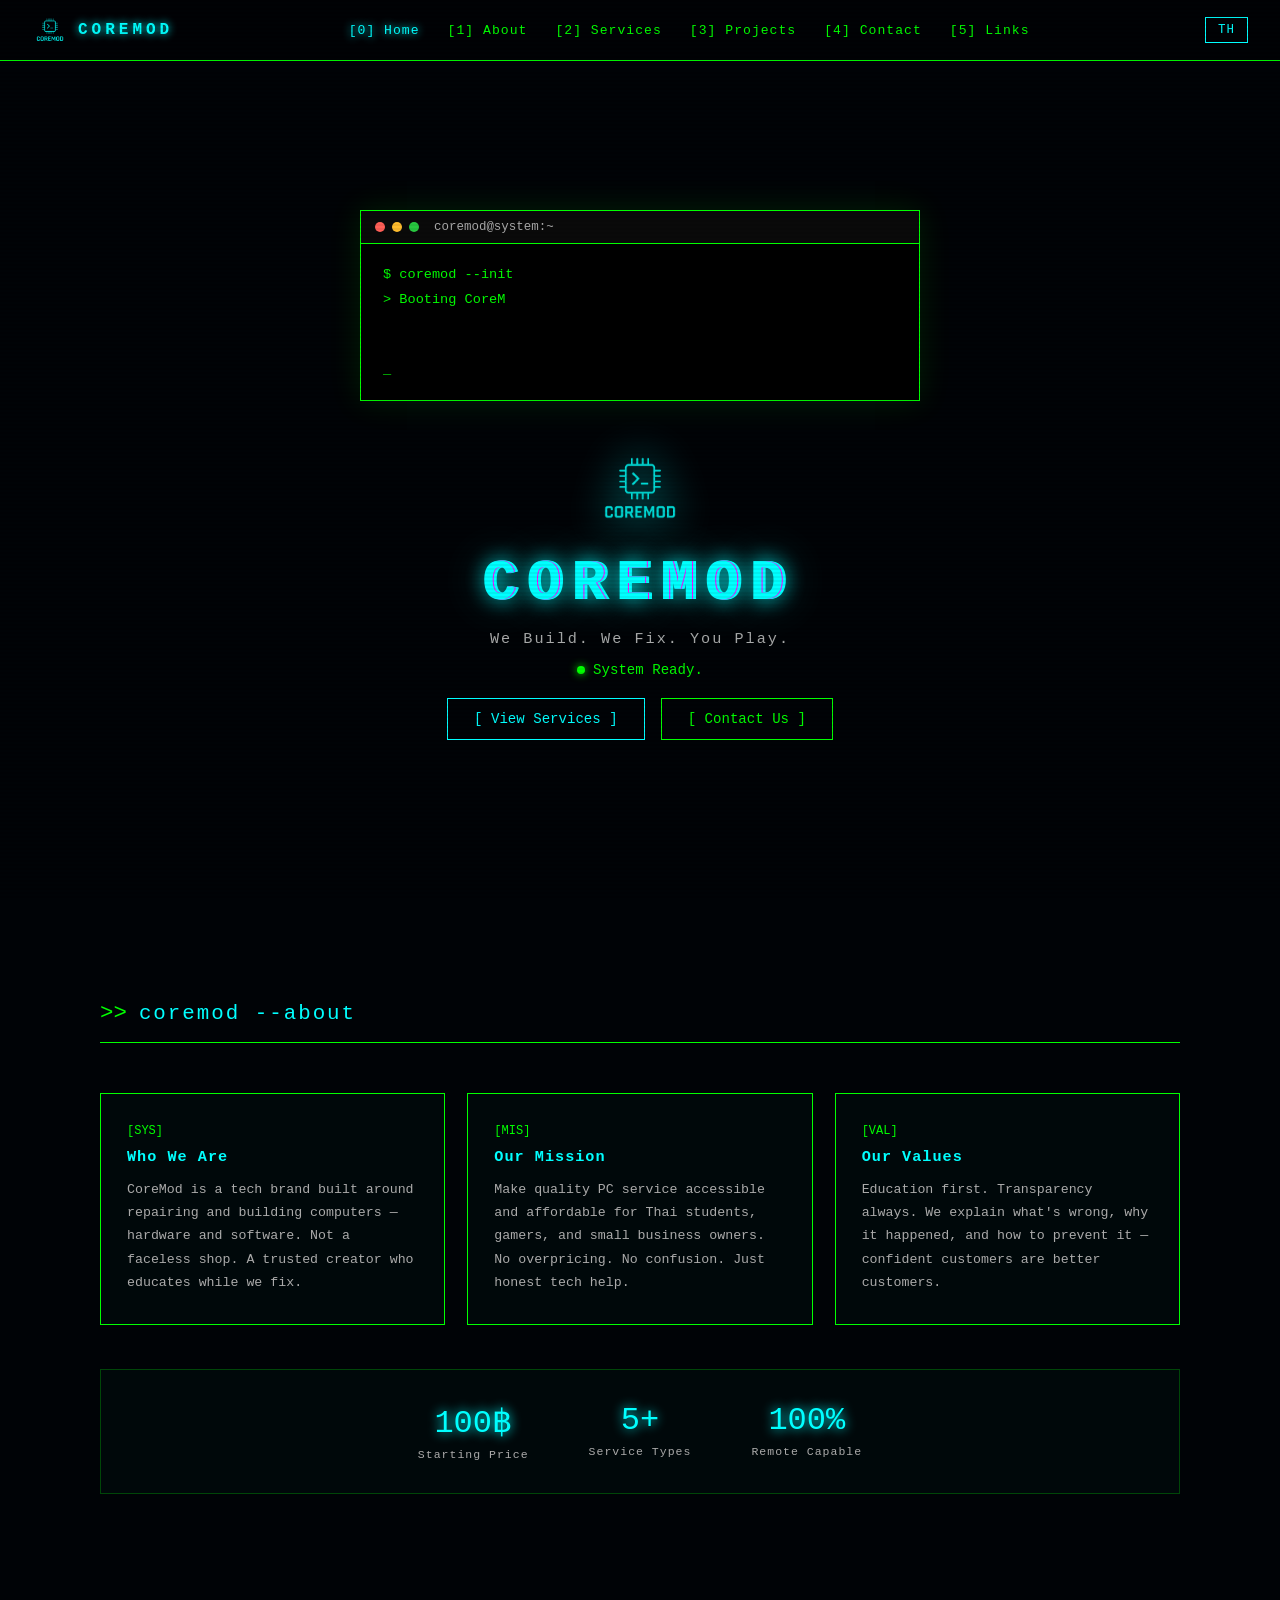
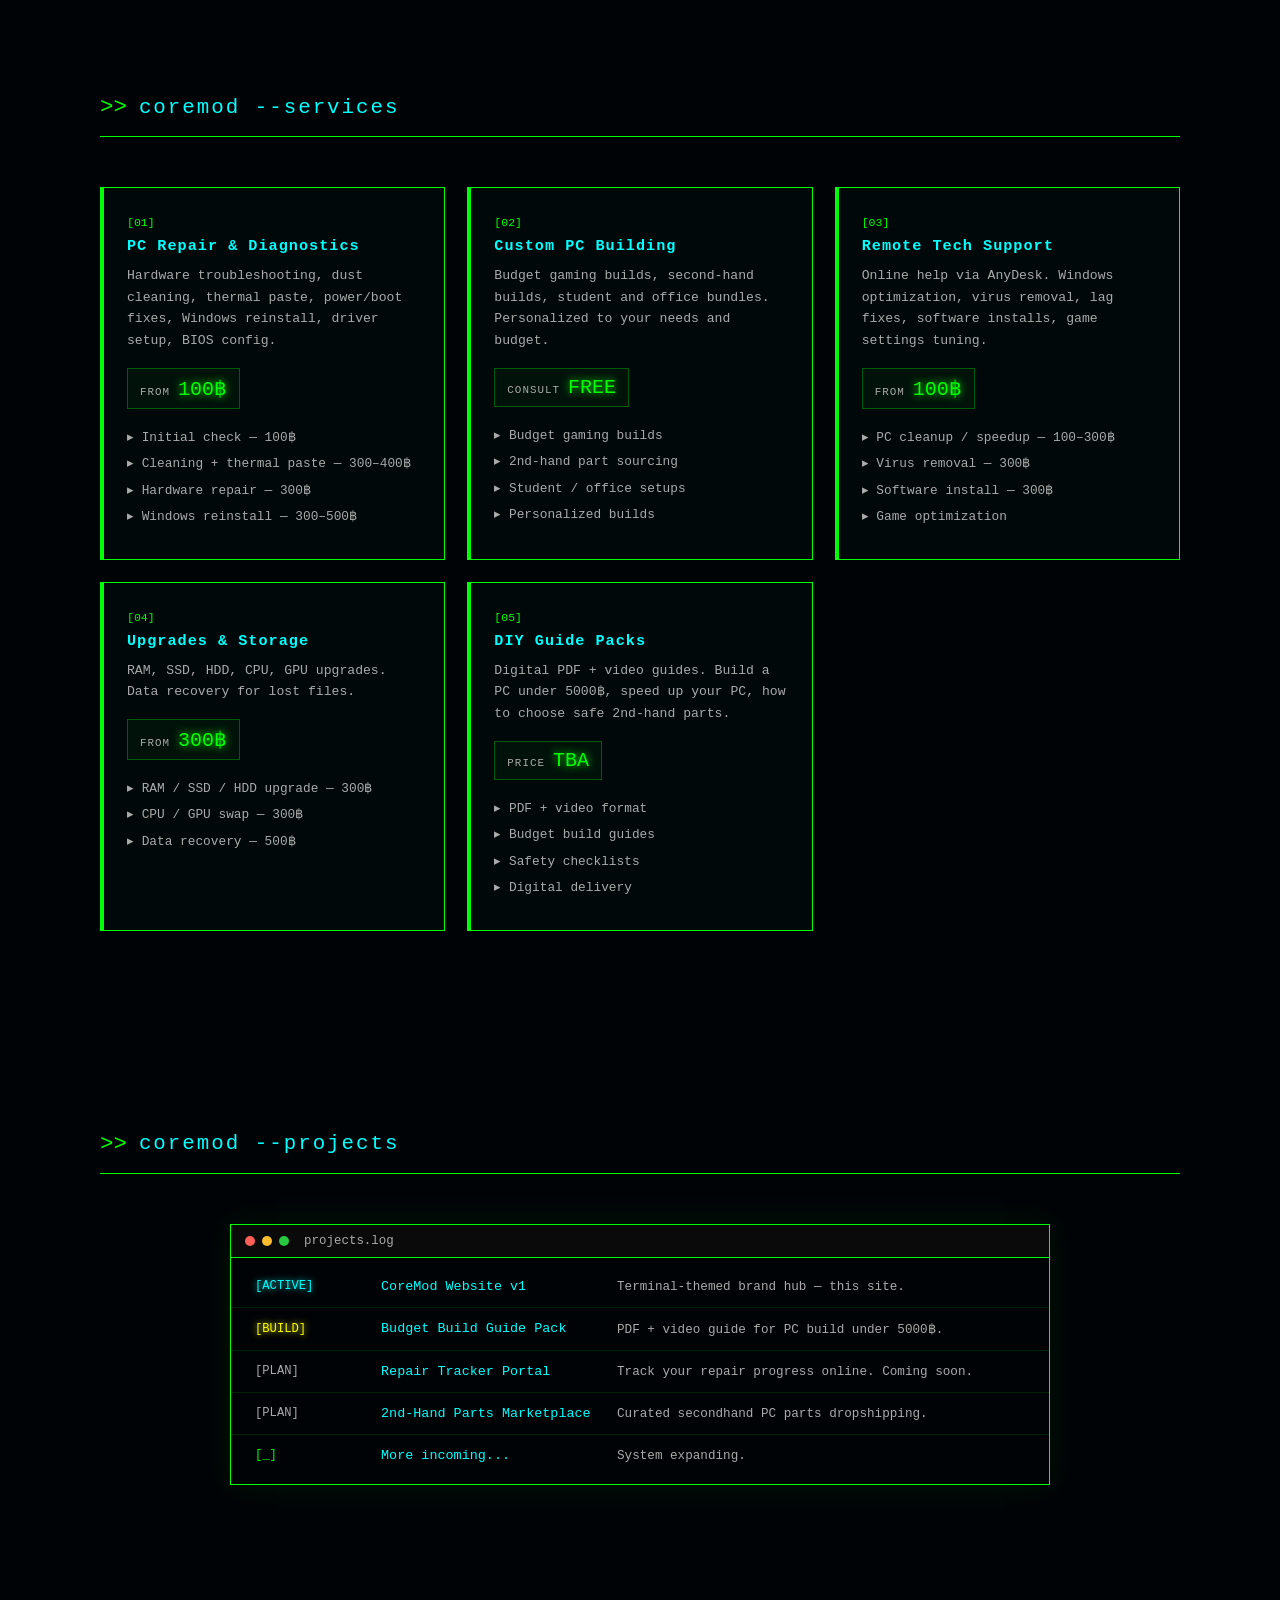
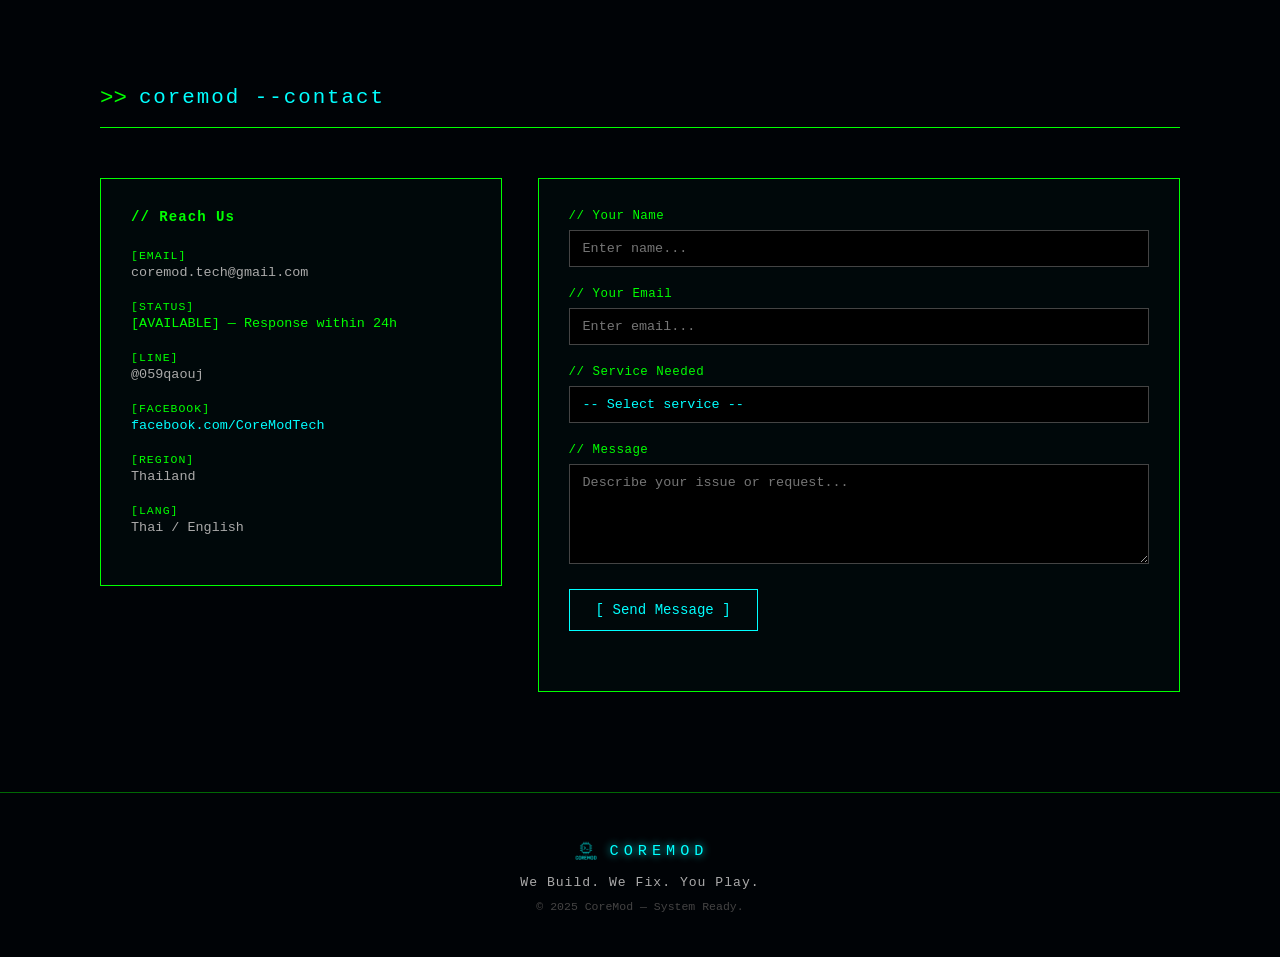
==== commit 07091633: "feat: add links page with social media buttons" ====
--- a/index.html
+++ b/index.html
@@ -26,6 +26,7 @@
       <a href="#services"data-i18n="nav-services">[2] Services</a>
       <a href="#projects"data-i18n="nav-projects">[3] Projects</a>
       <a href="#contact" data-i18n="nav-contact">[4] Contact</a>
+      <a href="links.html" data-i18n="nav-links">[5] Links</a>
     </div>
     <div class="nav-right">
       <button class="lang-toggle" id="langBtn" onclick="toggleLang()">TH</button>
--- a/css/style.css
+++ b/css/style.css
@@ -705,6 +705,138 @@
 .form-status.error   { color: #ff4444; }
 
 /* ======================
+   LINKS PAGE
+   ====================== */
+.links-hero {
+  min-height: 60vh;
+  display: flex;
+  flex-direction: column;
+  align-items: center;
+  justify-content: center;
+  padding: 130px 30px 40px;
+  gap: 30px;
+}
+
+.links-header {
+  text-align: center;
+  display: flex;
+  flex-direction: column;
+  align-items: center;
+  gap: 12px;
+}
+
+.links-section {
+  padding-top: 40px;
+}
+
+.links-grid {
+  display: grid;
+  grid-template-columns: repeat(auto-fit, minmax(280px, 1fr));
+  gap: 16px;
+  margin-bottom: 40px;
+}
+
+.platform-btn {
+  display: flex;
+  align-items: center;
+  gap: 16px;
+  padding: 18px 22px;
+  border: 1px solid var(--green);
+  background: var(--bg2);
+  color: var(--cyan);
+  text-decoration: none;
+  font-family: var(--font);
+  position: relative;
+  overflow: hidden;
+  transition: border-color 0.2s, box-shadow 0.2s, transform 0.15s;
+}
+
+.platform-btn::before {
+  content: '';
+  position: absolute;
+  top: 0; left: 0;
+  width: 3px;
+  height: 100%;
+  background: var(--green);
+  transition: background 0.2s;
+}
+
+.platform-btn:hover {
+  border-color: var(--cyan);
+  box-shadow: 0 0 18px rgba(0,255,255,0.18);
+  transform: translateX(3px);
+}
+
+.platform-btn:hover::before {
+  background: var(--cyan);
+}
+
+.platform-icon {
+  flex-shrink: 0;
+  width: 32px;
+  height: 32px;
+  display: inline-flex;
+  align-items: center;
+  justify-content: center;
+  color: var(--green);
+  transition: color 0.2s, filter 0.2s;
+}
+
+.platform-btn:hover .platform-icon {
+  color: var(--cyan);
+  filter: drop-shadow(0 0 6px var(--cyan));
+}
+
+.platform-icon svg {
+  width: 100%;
+  height: 100%;
+}
+
+.platform-text {
+  flex: 1;
+  display: flex;
+  flex-direction: column;
+  gap: 2px;
+  min-width: 0;
+}
+
+.platform-name {
+  color: var(--cyan);
+  font-size: 0.95rem;
+  letter-spacing: 1px;
+}
+
+.platform-handle {
+  color: var(--gray);
+  font-size: 0.75rem;
+  letter-spacing: 0.5px;
+  white-space: nowrap;
+  overflow: hidden;
+  text-overflow: ellipsis;
+}
+
+.platform-arrow {
+  color: var(--green);
+  font-size: 1.1rem;
+  flex-shrink: 0;
+  transition: color 0.2s, transform 0.2s;
+}
+
+.platform-btn:hover .platform-arrow {
+  color: var(--cyan);
+  transform: translateX(4px);
+}
+
+.links-footer-note {
+  text-align: center;
+  color: var(--gray);
+  font-size: 0.82rem;
+  letter-spacing: 1px;
+  border-top: 1px solid rgba(0,255,0,0.2);
+  padding-top: 24px;
+}
+
+/* ======================
    FOOTER
    ====================== */
 .footer {
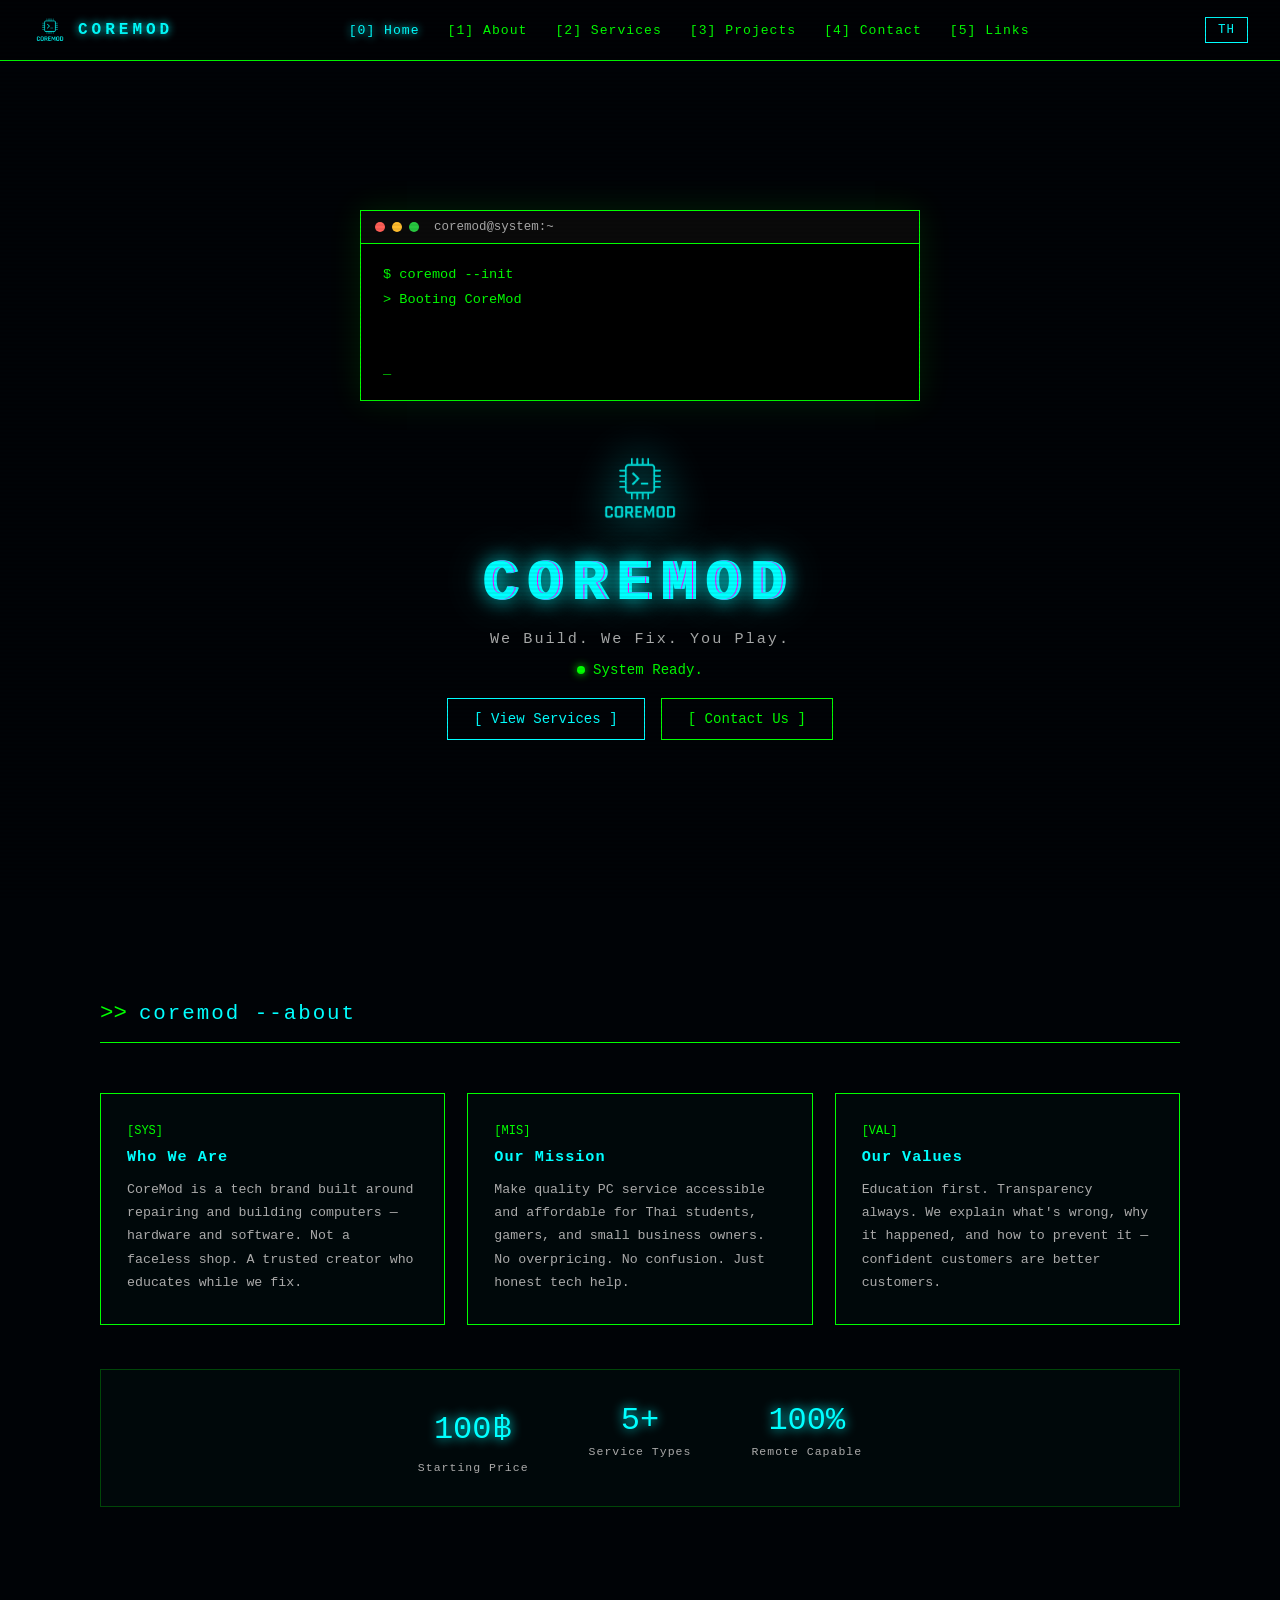
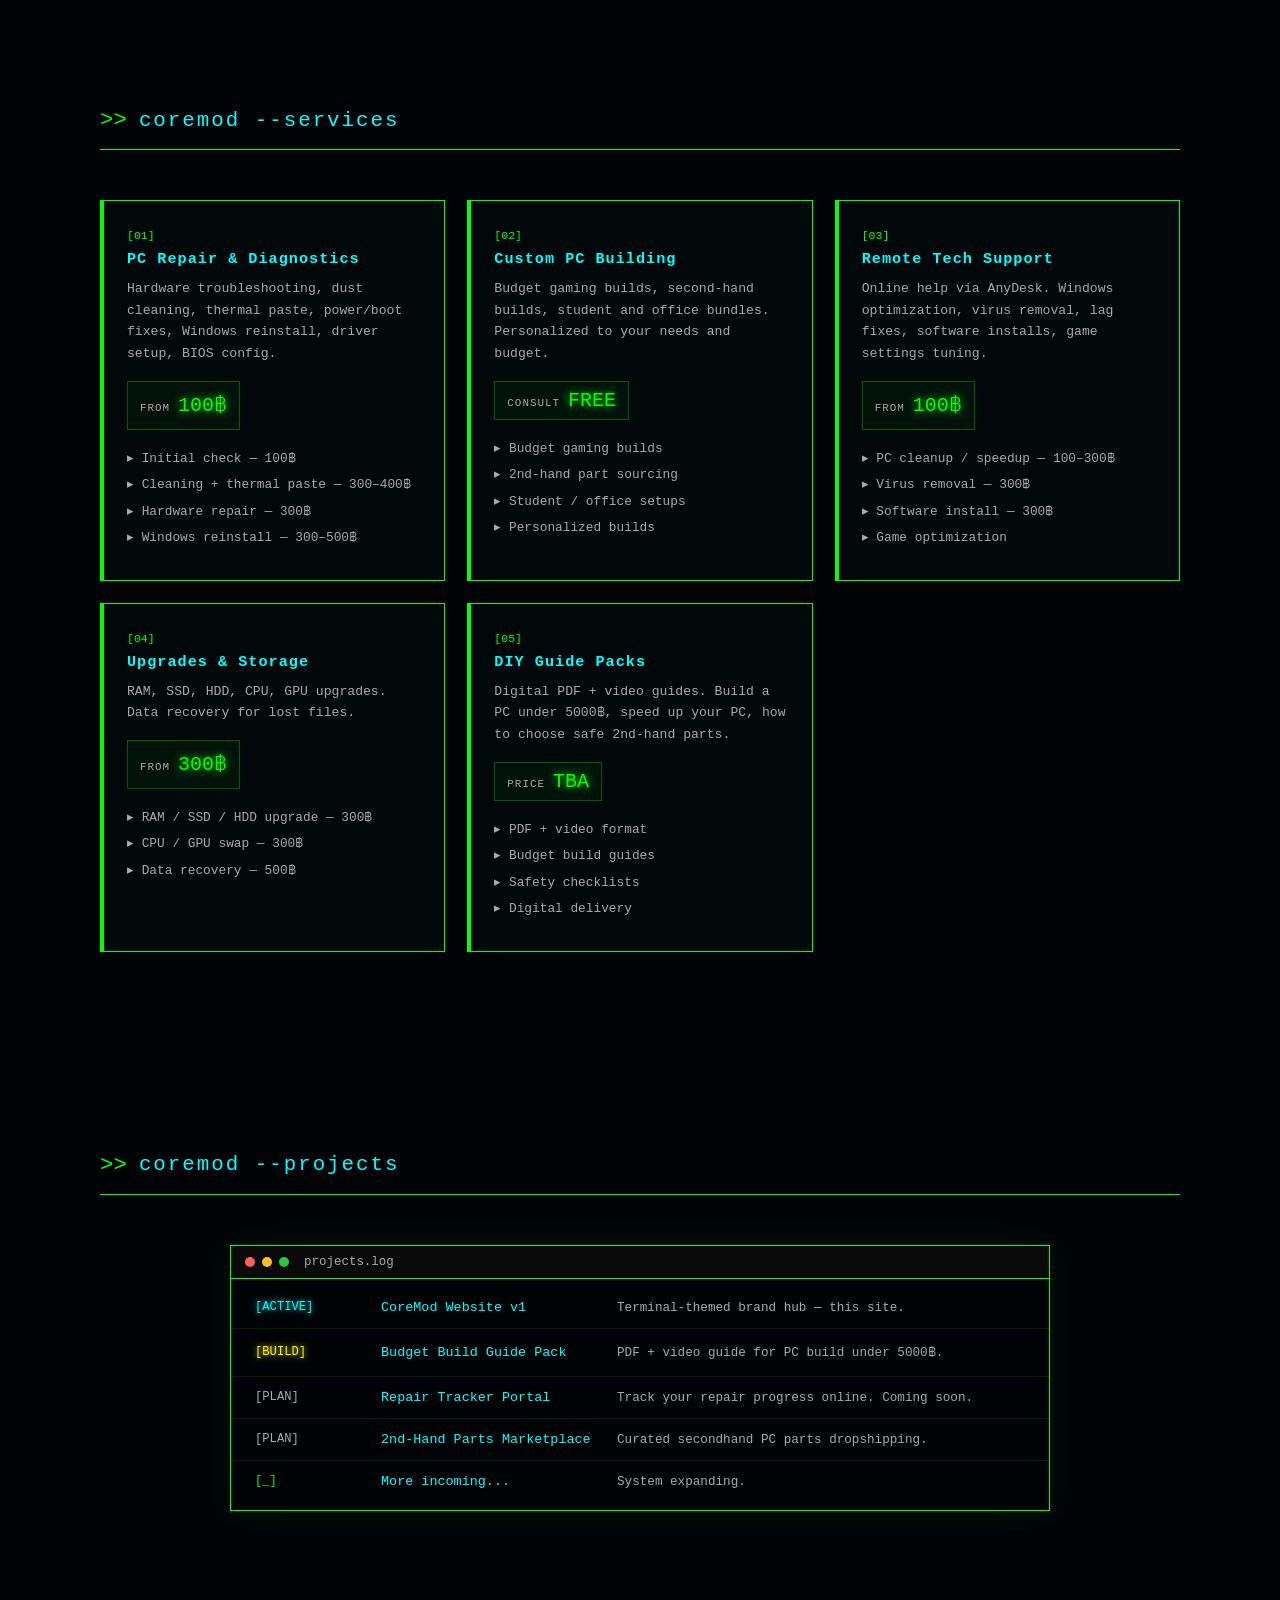
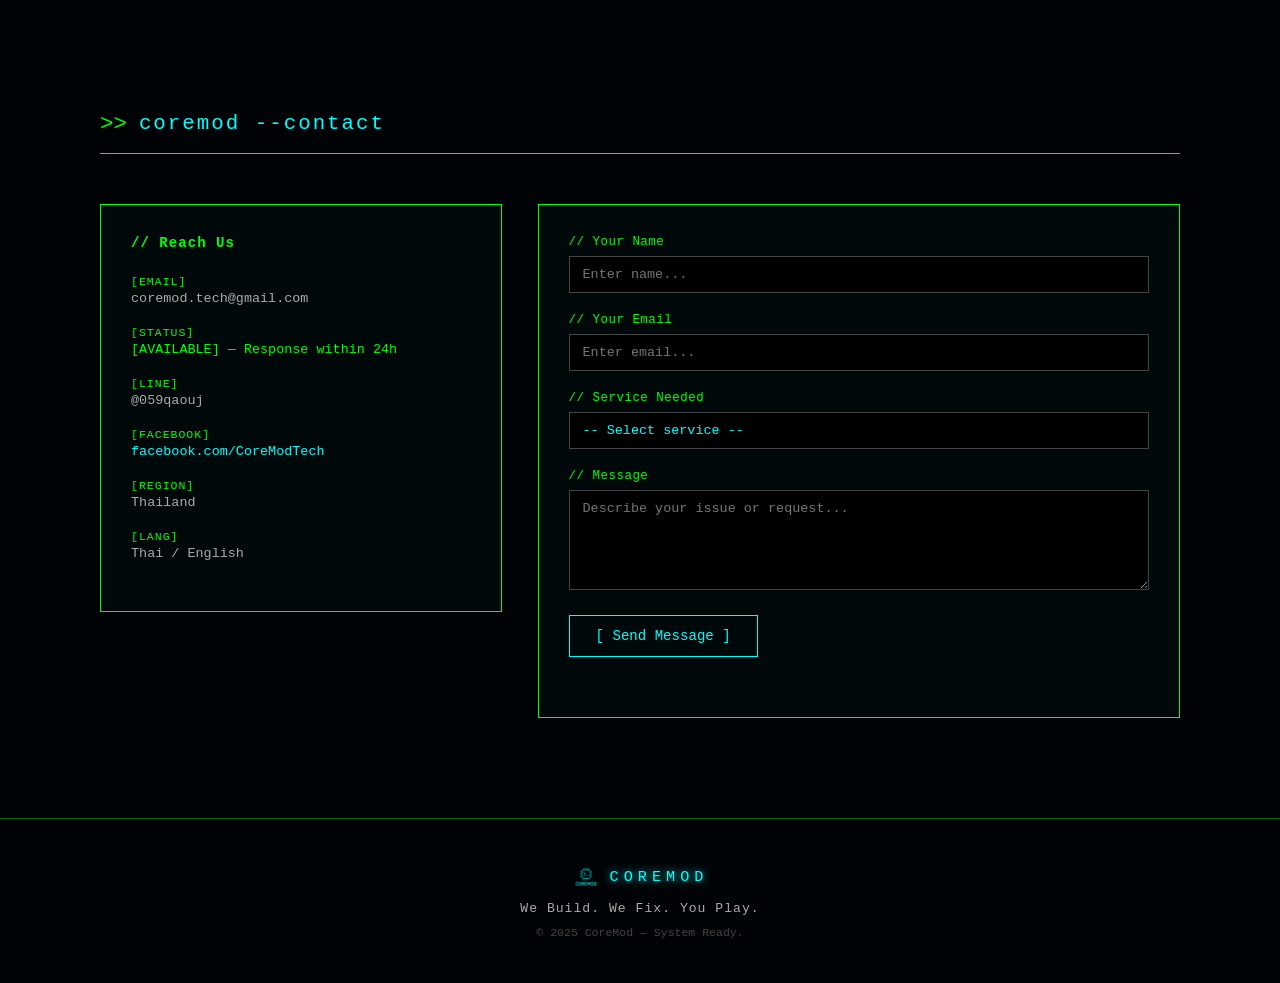
==== commit a8bf6885: "feat: add IBM Plex Sans Thai font and gitignore Add Thai web font to render Thai text cleanly while " ====
--- a/index.html
+++ b/index.html
@@ -7,6 +7,9 @@
   <link rel="icon" type="image/png" href="images/LogoV1nobg.png">
   <script src="https://web3forms.com/client/script.js" async defer></script>
   <link rel="apple-touch-icon" href="images/LogoV1nobg.png">
+  <link rel="preconnect" href="https://fonts.googleapis.com">
+  <link rel="preconnect" href="https://fonts.gstatic.com" crossorigin>
+  <link rel="stylesheet" href="https://fonts.googleapis.com/css2?family=IBM+Plex+Sans+Thai:wght@400;500;600;700&display=swap">
   <link rel="stylesheet" href="css/style.css">
   <title>CoreMod — System Ready.</title>
 </head>
--- a/css/style.css
+++ b/css/style.css
@@ -16,7 +16,7 @@
   --dim-cyan: #00cccc;
   --gray:     #aaaaaa;
   --dim:      #444;
-  --font:     'Courier New', Courier, monospace;
+  --font:     'Courier New', Courier, 'IBM Plex Sans Thai', monospace;
 }
 
 html { scroll-behavior: smooth; }
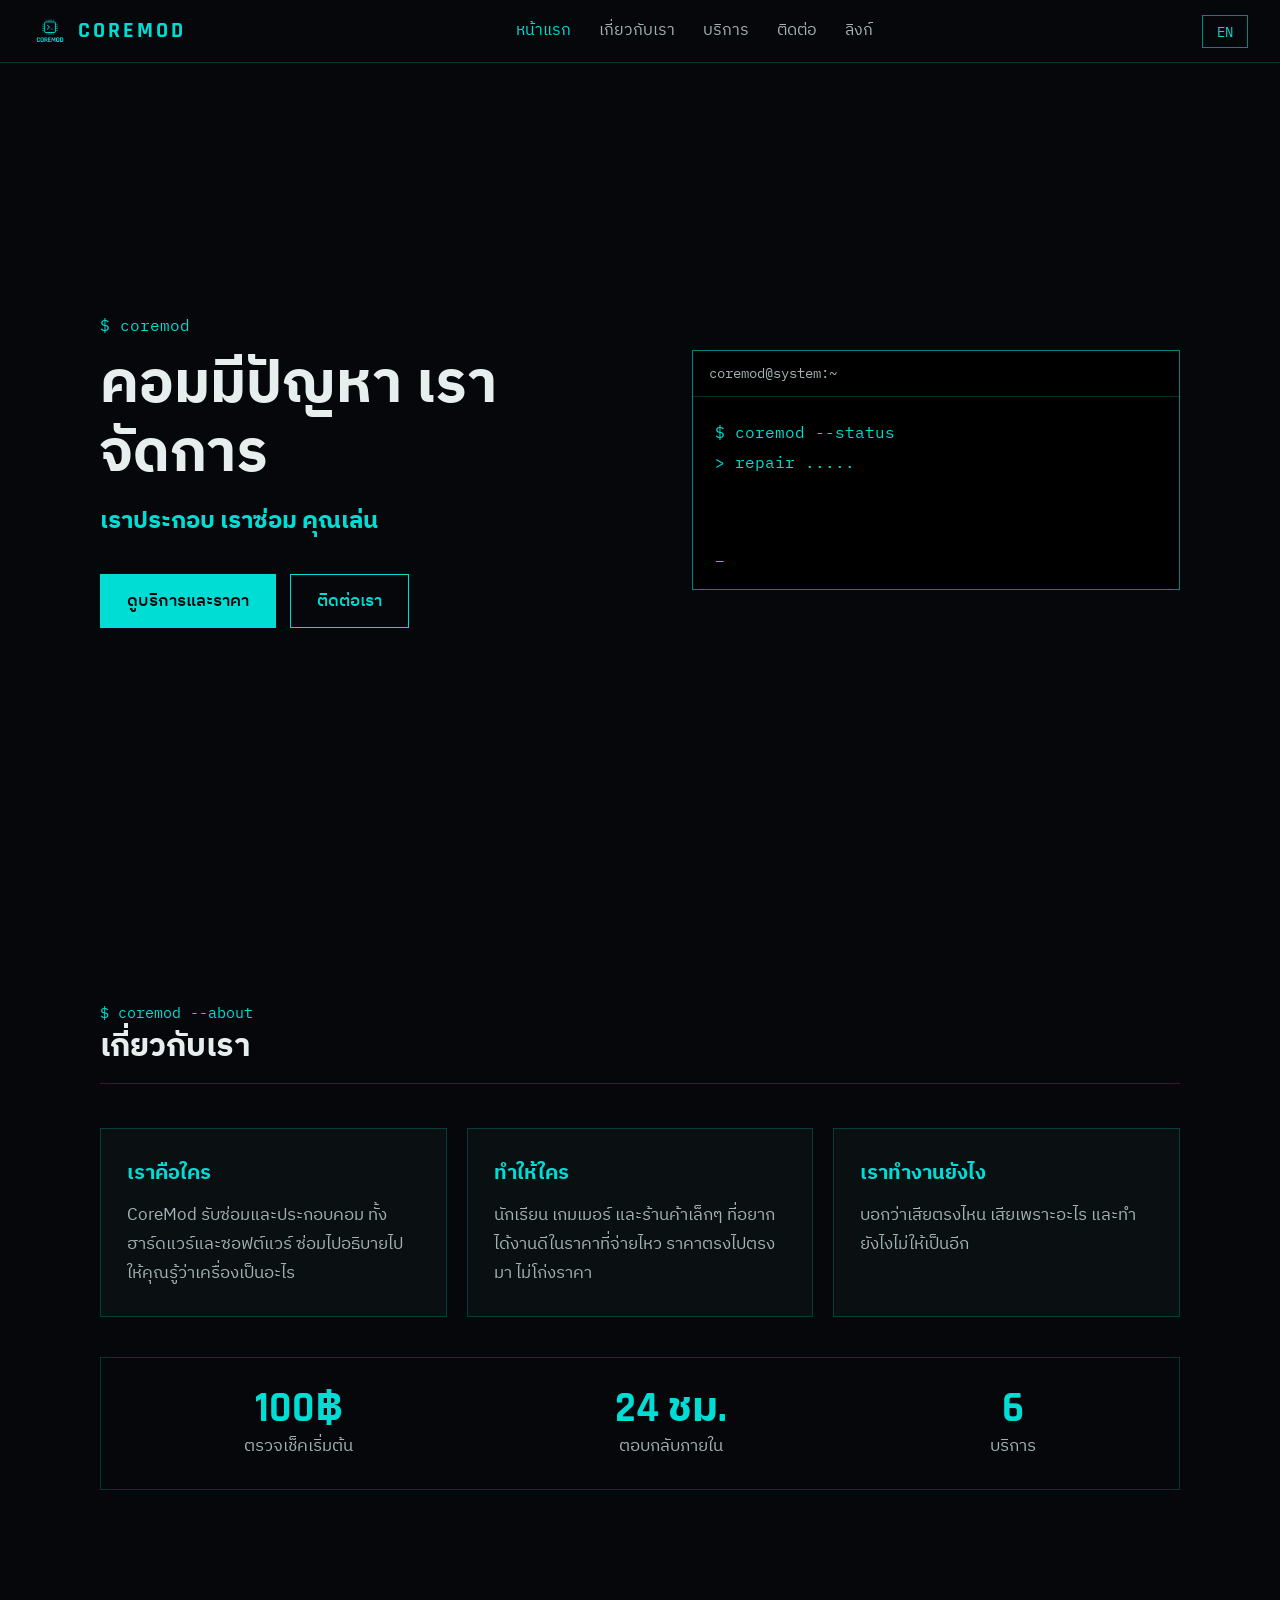
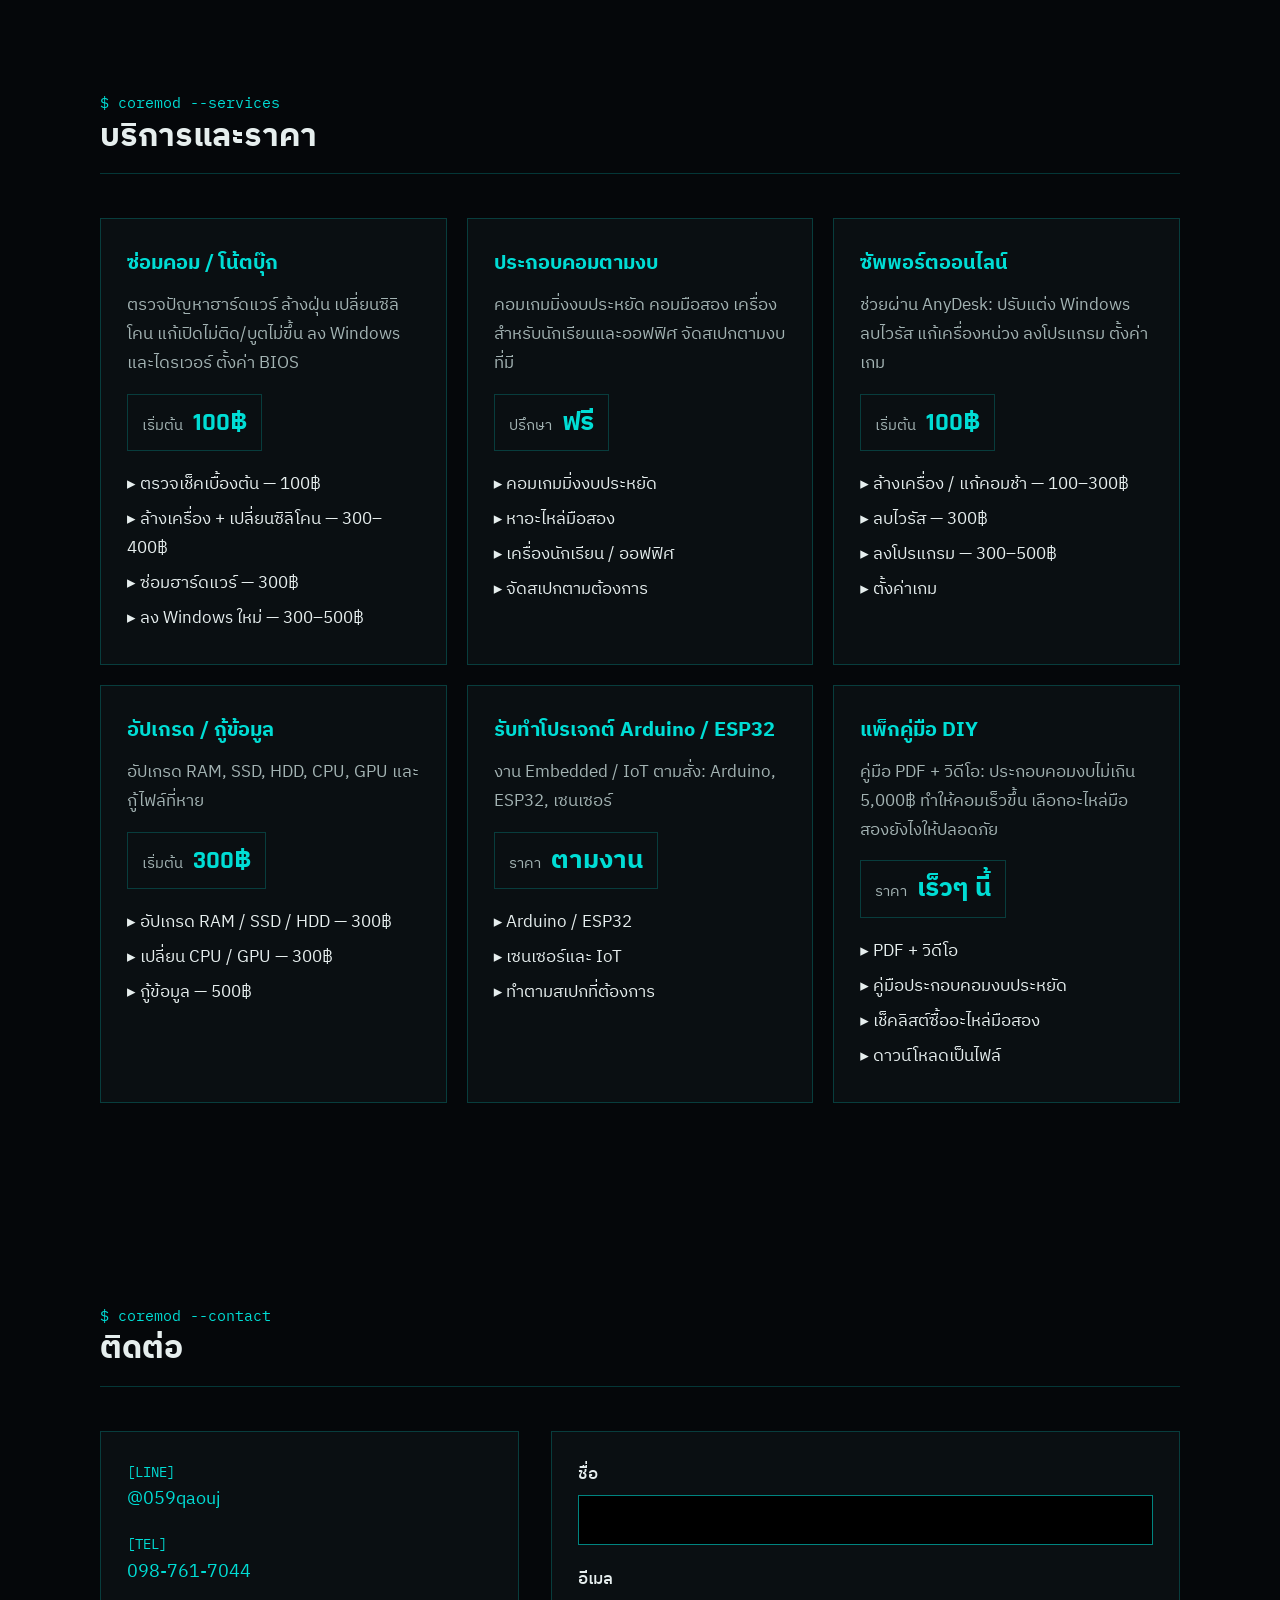
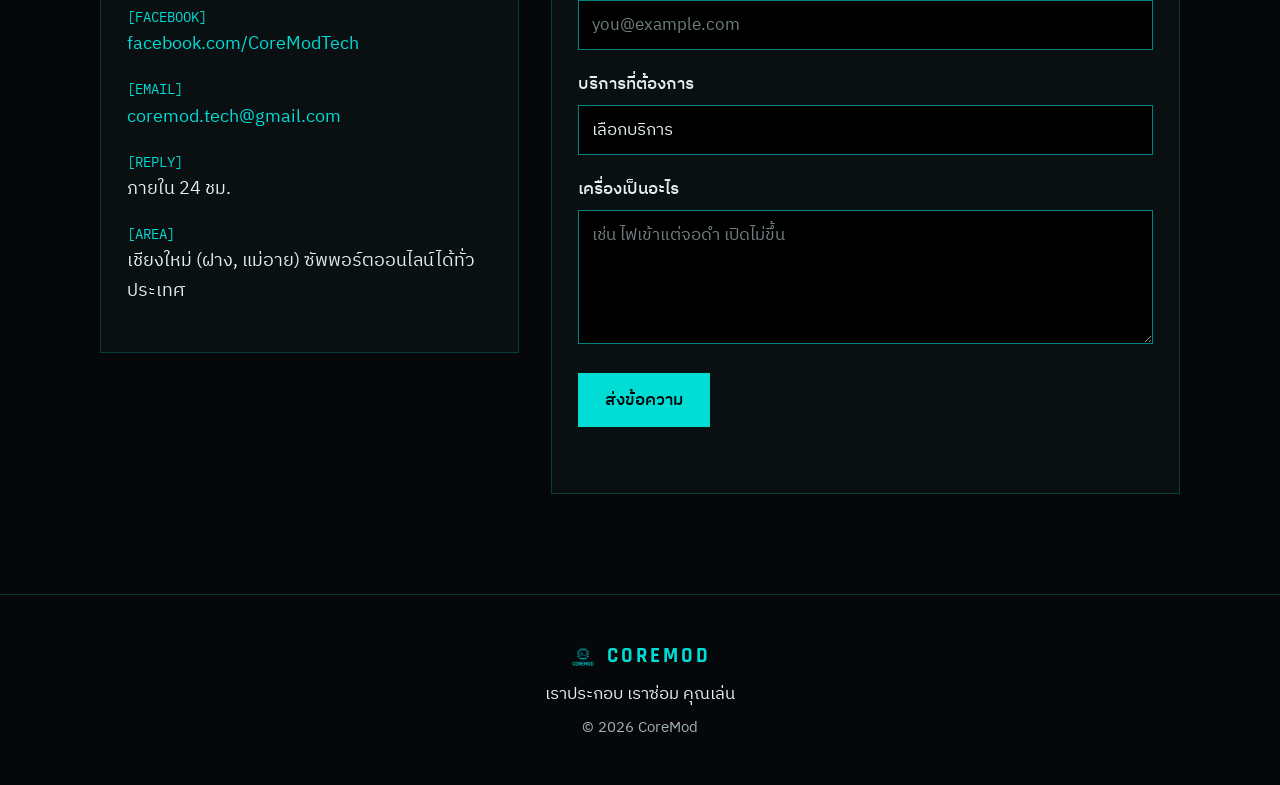
==== commit d95400dd: "refactor: clean up site design and copy - Match logo teal, drop neon glow, fake window dots and deco" ====
--- a/index.html
+++ b/index.html
@@ -1,51 +1,59 @@
 <!DOCTYPE html>
-<html lang="en">
+<html lang="th">
 <head>
   <meta charset="UTF-8" />
   <meta name="viewport" content="width=device-width, initial-scale=1.0" />
-  <meta name="description" content="CoreMod — PC repair, custom builds, and remote tech support in Thailand. We Build. We Fix. You Play." />
+  <title>CoreMod | ซ่อมคอม ประกอบคอม ซัพพอร์ตออนไลน์</title>
+  <meta name="description" content="CoreMod รับซ่อมคอมและโน้ตบุ๊ก ประกอบคอมตามงบ อัปเกรดสเปก และซัพพอร์ตออนไลน์ผ่าน AnyDesk ตรวจเช็คเริ่มต้น 100 บาท" />
+  <meta property="og:type" content="website" />
+  <meta property="og:url" content="https://coremod-tech.github.io/" />
+  <meta property="og:title" content="CoreMod | ซ่อมคอม ประกอบคอม ซัพพอร์ตออนไลน์" />
+  <meta property="og:description" content="ซ่อมคอม / โน้ตบุ๊ก ประกอบคอมตามงบ อัปเกรด และซัพพอร์ตออนไลน์ผ่าน AnyDesk" />
+  <meta property="og:image" content="https://coremod-tech.github.io/images/og-cover.png" />
+  <meta property="og:image:width" content="1640" />
+  <meta property="og:image:height" content="624" />
+  <meta name="twitter:card" content="summary_large_image" />
   <link rel="icon" type="image/png" href="images/LogoV1nobg.png">
-  <script src="https://web3forms.com/client/script.js" async defer></script>
   <link rel="apple-touch-icon" href="images/LogoV1nobg.png">
   <link rel="preconnect" href="https://fonts.googleapis.com">
   <link rel="preconnect" href="https://fonts.gstatic.com" crossorigin>
-  <link rel="stylesheet" href="https://fonts.googleapis.com/css2?family=IBM+Plex+Sans+Thai:wght@400;500;600;700&display=swap">
+  <link rel="stylesheet" href="https://fonts.googleapis.com/css2?family=IBM+Plex+Mono:wght@400;500&family=IBM+Plex+Sans+Thai:wght@400;500;700&family=Rajdhani:wght@700&display=swap">
   <link rel="stylesheet" href="css/style.css">
-  <title>CoreMod — System Ready.</title>
+  <script src="https://web3forms.com/client/script.js" async defer></script>
 </head>
 <body>
 
-  <div class="scanlines"></div>
-
-  <!-- NAVBAR -->
   <nav class="navbar" id="navbar">
-    <div class="nav-logo">
-      <img src="images/LogoV1nobg.png" alt="CoreMod" width="36" height="36">
+    <a class="nav-logo" href="#home">
+      <img src="images/LogoV1nobg.png" alt="" width="36" height="36">
       <span class="nav-brand">COREMOD</span>
-    </div>
+    </a>
     <div class="nav-links" id="navLinks">
-      <a href="#home"    data-i18n="nav-home">[0] Home</a>
-      <a href="#about"   data-i18n="nav-about">[1] About</a>
-      <a href="#services"data-i18n="nav-services">[2] Services</a>
-      <a href="#projects"data-i18n="nav-projects">[3] Projects</a>
-      <a href="#contact" data-i18n="nav-contact">[4] Contact</a>
-      <a href="links.html" data-i18n="nav-links">[5] Links</a>
+      <a href="#home"     data-i18n="nav-home">Home</a>
+      <a href="#about"    data-i18n="nav-about">About</a>
+      <a href="#services" data-i18n="nav-services">Services</a>
+      <a href="#contact"  data-i18n="nav-contact">Contact</a>
+      <a href="links.html" data-i18n="nav-links">Links</a>
     </div>
     <div class="nav-right">
-      <button class="lang-toggle" id="langBtn" onclick="toggleLang()">TH</button>
-      <button class="nav-toggle" onclick="toggleNav()">[ MENU ]</button>
+      <button class="lang-toggle" id="langBtn" onclick="toggleLang()" aria-label="Switch language">EN</button>
+      <button class="nav-toggle" onclick="toggleNav()" aria-controls="navLinks">[ MENU ]</button>
     </div>
   </nav>
 
-  <!-- HERO -->
   <section id="home" class="hero">
-    <div class="terminal-window">
-      <div class="terminal-bar">
-        <span class="dot red"></span>
-        <span class="dot yellow"></span>
-        <span class="dot green-dot"></span>
-        <span class="terminal-title">coremod@system:~</span>
-      </div>
+    <div class="hero-content">
+      <p class="hero-prompt">$ coremod</p>
+      <h1 class="hero-title" data-i18n="hero-title">PC trouble? We'll sort it.</h1>
+      <p class="hero-slogan" data-i18n="hero-slogan">We Build. We Fix. You Play.</p>
+      <div class="hero-buttons">
+        <a href="#services" class="btn btn-primary"   data-i18n="btn-services">See services and prices</a>
+        <a href="#contact"  class="btn btn-secondary" data-i18n="btn-contact">Contact us</a>
+      </div>
+    </div>
+
+    <div class="terminal-window" aria-hidden="true">
+      <div class="terminal-bar">coremod@system:~</div>
       <div class="terminal-body">
         <p class="terminal-line" id="t1"></p>
         <p class="terminal-line" id="t2"></p>
@@ -54,78 +62,58 @@
         <p class="terminal-line" id="t5"><span class="cursor">_</span></p>
       </div>
     </div>
-
-    <div class="hero-content">
-      <img src="images/LogoV1nobg.png" alt="CoreMod Logo" class="hero-logo">
-      <h1 class="hero-title glitch" data-text="COREMOD">COREMOD</h1>
-      <p class="hero-slogan" data-i18n="hero-slogan">We Build. We Fix. You Play.</p>
-      <div class="hero-status">
-        <span class="status-dot"></span>
-        <span data-i18n="hero-status">System Ready.</span>
-      </div>
-      <div class="hero-buttons">
-        <a href="#services" class="btn btn-primary"  data-i18n="btn-services">[ View Services ]</a>
-        <a href="#contact"  class="btn btn-secondary" data-i18n="btn-contact">[ Contact Us ]</a>
-      </div>
-    </div>
-  </section>
-
-  <!-- ABOUT -->
+  </section>
+
   <section id="about" class="section">
     <div class="section-header">
-      <span class="section-prefix">&gt;&gt;</span>
-      <h2>coremod --about</h2>
+      <p class="section-prompt">$ coremod --about</p>
+      <h2 data-i18n="about-title">About us</h2>
     </div>
 
     <div class="about-grid">
-      <div class="about-card fade-in">
-        <div class="card-tag">[SYS]</div>
-        <h3 data-i18n="about-card1-title">Who We Are</h3>
-        <p data-i18n="about-card1-text">CoreMod is a tech brand built around repairing and building computers — hardware and software. Not a faceless shop. A trusted creator who educates while we fix.</p>
-      </div>
-      <div class="about-card fade-in">
-        <div class="card-tag">[MIS]</div>
-        <h3 data-i18n="about-card2-title">Our Mission</h3>
-        <p data-i18n="about-card2-text">Make quality PC service accessible and affordable for Thai students, gamers, and small business owners. No overpricing. No confusion. Just honest tech help.</p>
-      </div>
-      <div class="about-card fade-in">
-        <div class="card-tag">[VAL]</div>
-        <h3 data-i18n="about-card3-title">Our Values</h3>
-        <p data-i18n="about-card3-text">Education first. Transparency always. We explain what's wrong, why it happened, and how to prevent it — confident customers are better customers.</p>
+      <div class="card fade-in">
+        <h3 data-i18n="about-card1-title">Who we are</h3>
+        <p data-i18n="about-card1-text">CoreMod repairs and builds PCs, hardware and software. We explain the problem while we fix it, so you know what was wrong with your machine.</p>
+      </div>
+      <div class="card fade-in">
+        <h3 data-i18n="about-card2-title">Who we work for</h3>
+        <p data-i18n="about-card2-text">Students, gamers and small shops in Thailand who want good work at a price they can pay. Fair prices, no overcharging.</p>
+      </div>
+      <div class="card fade-in">
+        <h3 data-i18n="about-card3-title">How we work</h3>
+        <p data-i18n="about-card3-text">We tell you what broke, why it broke, and how to stop it happening again.</p>
       </div>
     </div>
 
     <div class="stats-bar">
       <div class="stat">
         <span class="stat-num">100฿</span>
-        <span class="stat-label" data-i18n="stat-label-1">Starting Price</span>
+        <span class="stat-label" data-i18n="stat-label-1">Check-up from</span>
       </div>
       <div class="stat">
-        <span class="stat-num">5+</span>
-        <span class="stat-label" data-i18n="stat-label-2">Service Types</span>
+        <span class="stat-num" data-i18n="stat-num-2">24h</span>
+        <span class="stat-label" data-i18n="stat-label-2">Reply time</span>
       </div>
       <div class="stat">
-        <span class="stat-num">100%</span>
-        <span class="stat-label" data-i18n="stat-label-3">Remote Capable</span>
-      </div>
-    </div>
-  </section>
-
-  <!-- SERVICES -->
+        <span class="stat-num">6</span>
+        <span class="stat-label" data-i18n="stat-label-3">Services</span>
+      </div>
+    </div>
+  </section>
+
   <section id="services" class="section">
     <div class="section-header">
-      <span class="section-prefix">&gt;&gt;</span>
-      <h2>coremod --services</h2>
+      <p class="section-prompt">$ coremod --services</p>
+      <h2 data-i18n="services-title">Services and prices</h2>
     </div>
 
     <div class="services-grid">
 
-      <div class="service-card fade-in">
-        <div class="service-tag">[01]</div>
-        <h3 data-i18n="svc1-title">PC Repair &amp; Diagnostics</h3>
-        <p data-i18n="svc1-desc">Hardware troubleshooting, dust cleaning, thermal paste, power/boot fixes, Windows reinstall, driver setup, BIOS config.</p>
-        <div class="service-price">
-          <span class="price-from" data-i18n="price-from">FROM</span>
+      <div class="card service-card fade-in">
+        <h3 data-i18n="svc1-title">PC and Laptop Repair</h3>
+        <p data-i18n="svc1-desc">Hardware troubleshooting, dust cleaning, thermal paste, power and boot fixes, Windows reinstall, drivers, BIOS setup.</p>
+        <div class="service-price">
+          <span class="price-from" data-i18n="price-from">From</span>
           <span class="price-val">100฿</span>
         </div>
         <ul class="service-list">
@@ -136,44 +124,41 @@
         </ul>
       </div>
 
-      <div class="service-card fade-in">
-        <div class="service-tag">[02]</div>
-        <h3 data-i18n="svc2-title">Custom PC Building</h3>
-        <p data-i18n="svc2-desc">Budget gaming builds, second-hand builds, student and office bundles. Personalized to your needs and budget.</p>
-        <div class="service-price">
-          <span class="price-from" data-i18n="price-consult">CONSULT</span>
-          <span class="price-val" data-i18n="price-free">FREE</span>
+      <div class="card service-card fade-in">
+        <h3 data-i18n="svc2-title">Custom PC Builds</h3>
+        <p data-i18n="svc2-desc">Budget gaming PCs, second-hand builds, student and office setups. Specced to your budget.</p>
+        <div class="service-price">
+          <span class="price-from" data-i18n="price-consult">Consultation</span>
+          <span class="price-val" data-i18n="price-free">Free</span>
         </div>
         <ul class="service-list">
           <li data-i18n="svc2-li1">▸ Budget gaming builds</li>
-          <li data-i18n="svc2-li2">▸ 2nd-hand part sourcing</li>
-          <li data-i18n="svc2-li3">▸ Student / office setups</li>
-          <li data-i18n="svc2-li4">▸ Personalized builds</li>
-        </ul>
-      </div>
-
-      <div class="service-card fade-in">
-        <div class="service-tag">[03]</div>
-        <h3 data-i18n="svc3-title">Remote Tech Support</h3>
-        <p data-i18n="svc3-desc">Online help via AnyDesk. Windows optimization, virus removal, lag fixes, software installs, game settings tuning.</p>
-        <div class="service-price">
-          <span class="price-from" data-i18n="price-from">FROM</span>
+          <li data-i18n="svc2-li2">▸ Second-hand parts sourcing</li>
+          <li data-i18n="svc2-li3">▸ Student and office setups</li>
+          <li data-i18n="svc2-li4">▸ Built to your spec</li>
+        </ul>
+      </div>
+
+      <div class="card service-card fade-in">
+        <h3 data-i18n="svc3-title">Remote Support</h3>
+        <p data-i18n="svc3-desc">Help over AnyDesk: Windows tune-up, virus removal, lag fixes, software installs, game settings.</p>
+        <div class="service-price">
+          <span class="price-from" data-i18n="price-from">From</span>
           <span class="price-val">100฿</span>
         </div>
         <ul class="service-list">
-          <li data-i18n="svc3-li1">▸ PC cleanup / speedup — 100–300฿</li>
+          <li data-i18n="svc3-li1">▸ Cleanup / speed-up — 100–300฿</li>
           <li data-i18n="svc3-li2">▸ Virus removal — 300฿</li>
-          <li data-i18n="svc3-li3">▸ Software install — 300฿</li>
-          <li data-i18n="svc3-li4">▸ Game optimization</li>
-        </ul>
-      </div>
-
-      <div class="service-card fade-in">
-        <div class="service-tag">[04]</div>
-        <h3 data-i18n="svc4-title">Upgrades &amp; Storage</h3>
-        <p data-i18n="svc4-desc">RAM, SSD, HDD, CPU, GPU upgrades. Data recovery for lost files.</p>
-        <div class="service-price">
-          <span class="price-from" data-i18n="price-from">FROM</span>
+          <li data-i18n="svc3-li3">▸ Software install — 300–500฿</li>
+          <li data-i18n="svc3-li4">▸ Game settings</li>
+        </ul>
+      </div>
+
+      <div class="card service-card fade-in">
+        <h3 data-i18n="svc4-title">Upgrades and Data Recovery</h3>
+        <p data-i18n="svc4-desc">RAM, SSD, HDD, CPU and GPU upgrades. Recovery for lost files.</p>
+        <div class="service-price">
+          <span class="price-from" data-i18n="price-from">From</span>
           <span class="price-val">300฿</span>
         </div>
         <ul class="service-list">
@@ -183,106 +168,73 @@
         </ul>
       </div>
 
-      <div class="service-card fade-in">
-        <div class="service-tag">[05]</div>
+      <div class="card service-card fade-in">
+        <h3 data-i18n="svc6-title">Arduino / ESP32 Projects</h3>
+        <p data-i18n="svc6-desc">Embedded and IoT work to order: Arduino, ESP32, sensors.</p>
+        <div class="service-price">
+          <span class="price-from" data-i18n="price-label">Price</span>
+          <span class="price-val" data-i18n="price-quote">Per job</span>
+        </div>
+        <ul class="service-list">
+          <li data-i18n="svc6-li1">▸ Arduino / ESP32</li>
+          <li data-i18n="svc6-li2">▸ Sensors and IoT</li>
+          <li data-i18n="svc6-li3">▸ Built to your spec</li>
+        </ul>
+      </div>
+
+      <div class="card service-card fade-in">
         <h3 data-i18n="svc5-title">DIY Guide Packs</h3>
-        <p data-i18n="svc5-desc">Digital PDF + video guides. Build a PC under 5000฿, speed up your PC, how to choose safe 2nd-hand parts.</p>
-        <div class="service-price">
-          <span class="price-from" data-i18n="price-label">PRICE</span>
-          <span class="price-val">TBA</span>
-        </div>
-        <ul class="service-list">
-          <li data-i18n="svc5-li1">▸ PDF + video format</li>
+        <p data-i18n="svc5-desc">PDF and video guides: build a PC under 5,000฿, speed up your PC, pick second-hand parts safely.</p>
+        <div class="service-price">
+          <span class="price-from" data-i18n="price-label">Price</span>
+          <span class="price-val" data-i18n="price-tba">TBA</span>
+        </div>
+        <ul class="service-list">
+          <li data-i18n="svc5-li1">▸ PDF + video</li>
           <li data-i18n="svc5-li2">▸ Budget build guides</li>
-          <li data-i18n="svc5-li3">▸ Safety checklists</li>
-          <li data-i18n="svc5-li4">▸ Digital delivery</li>
-        </ul>
-      </div>
-
-    </div>
-  </section>
-
-  <!-- PROJECTS -->
-  <section id="projects" class="section">
-    <div class="section-header">
-      <span class="section-prefix">&gt;&gt;</span>
-      <h2>coremod --projects</h2>
-    </div>
-
-    <div class="projects-terminal">
-      <div class="terminal-bar">
-        <span class="dot red"></span>
-        <span class="dot yellow"></span>
-        <span class="dot green-dot"></span>
-        <span class="terminal-title">projects.log</span>
-      </div>
-      <div class="projects-log">
-        <div class="log-row fade-in">
-          <span class="log-status active">[ACTIVE]</span>
-          <span class="log-name" data-i18n="proj1-name">CoreMod Website v1</span>
-          <span class="log-desc" data-i18n="proj1-desc">Terminal-themed brand hub — this site.</span>
-        </div>
-        <div class="log-row fade-in">
-          <span class="log-status building">[BUILD]</span>
-          <span class="log-name" data-i18n="proj2-name">Budget Build Guide Pack</span>
-          <span class="log-desc" data-i18n="proj2-desc">PDF + video guide for PC build under 5000฿.</span>
-        </div>
-        <div class="log-row fade-in">
-          <span class="log-status planned">[PLAN]</span>
-          <span class="log-name" data-i18n="proj3-name">Repair Tracker Portal</span>
-          <span class="log-desc" data-i18n="proj3-desc">Track your repair progress online. Coming soon.</span>
-        </div>
-        <div class="log-row fade-in">
-          <span class="log-status planned">[PLAN]</span>
-          <span class="log-name" data-i18n="proj4-name">2nd-Hand Parts Marketplace</span>
-          <span class="log-desc" data-i18n="proj4-desc">Curated secondhand PC parts dropshipping.</span>
-        </div>
-        <div class="log-row">
-          <span class="log-status blink-cursor">[_]</span>
-          <span class="log-name" data-i18n="proj5-name">More incoming...</span>
-          <span class="log-desc" data-i18n="proj5-desc">System expanding.</span>
-        </div>
-      </div>
-    </div>
-  </section>
-
-  <!-- CONTACT -->
+          <li data-i18n="svc5-li3">▸ Second-hand parts checklists</li>
+          <li data-i18n="svc5-li4">▸ Digital download</li>
+        </ul>
+      </div>
+
+    </div>
+  </section>
+
   <section id="contact" class="section">
     <div class="section-header">
-      <span class="section-prefix">&gt;&gt;</span>
-      <h2>coremod --contact</h2>
+      <p class="section-prompt">$ coremod --contact</p>
+      <h2 data-i18n="contact-title">Contact</h2>
     </div>
 
     <div class="contact-grid">
-      <div class="contact-info-card fade-in">
-        <h3 data-i18n="contact-heading">// Reach Us</h3>
+      <div class="card fade-in">
+        <div class="contact-row">
+          <span class="contact-key">[LINE]</span>
+          <a class="contact-val" href="https://line.me/R/ti/p/@059qaouj" target="_blank" rel="noopener">@059qaouj</a>
+        </div>
+        <div class="contact-row">
+          <span class="contact-key">[TEL]</span>
+          <a class="contact-val" href="tel:+66987617044">098-761-7044</a>
+        </div>
+        <div class="contact-row">
+          <span class="contact-key">[FACEBOOK]</span>
+          <a class="contact-val" href="https://www.facebook.com/CoreModTech/" target="_blank" rel="noopener">facebook.com/CoreModTech</a>
+        </div>
         <div class="contact-row">
           <span class="contact-key">[EMAIL]</span>
-          <span class="contact-val">coremod.tech@gmail.com</span>
-        </div>
-        <div class="contact-row">
-          <span class="contact-key">[STATUS]</span>
-          <span class="contact-val online" data-i18n="contact-status">[AVAILABLE] — Response within 24h</span>
-        </div>
-        <div class="contact-row">
-          <span class="contact-key">[LINE]</span>
-          <span class="contact-val">@059qaouj</span>
-        </div>
-        <div class="contact-row">
-          <span class="contact-key">[FACEBOOK]</span>
-          <a class="contact-val contact-link" href="https://www.facebook.com/CoreModTech/" target="_blank" rel="noopener">facebook.com/CoreModTech</a>
-        </div>
-        <div class="contact-row">
-          <span class="contact-key">[REGION]</span>
-          <span class="contact-val" data-i18n="contact-region">Thailand</span>
-        </div>
-        <div class="contact-row">
-          <span class="contact-key">[LANG]</span>
-          <span class="contact-val">Thai / English</span>
-        </div>
-      </div>
-
-      <form class="contact-form fade-in" id="contactForm">
+          <a class="contact-val" href="mailto:coremod.tech@gmail.com">coremod.tech@gmail.com</a>
+        </div>
+        <div class="contact-row">
+          <span class="contact-key">[REPLY]</span>
+          <span class="contact-val" data-i18n="contact-status">Within 24 hours</span>
+        </div>
+        <div class="contact-row">
+          <span class="contact-key">[AREA]</span>
+          <span class="contact-val" data-i18n="contact-region">Chiang Mai (Fang, Mae Ai). Remote support anywhere in Thailand.</span>
+        </div>
+      </div>
+
+      <form class="card fade-in" id="contactForm">
         <input type="hidden" name="access_key" value="2505f554-d45b-4d86-ab9c-5a8548ac9aa7">
         <input type="hidden" name="subject" value="CoreMod — New Inquiry">
         <input type="hidden" name="from_name" value="CoreMod Website">
@@ -290,47 +242,47 @@
         <input type="checkbox" name="botcheck" style="display:none">
 
         <div class="form-group">
-          <label data-i18n="form-name-label">// Your Name</label>
-          <input type="text" name="name" data-i18n-ph="form-name-ph" placeholder="Enter name..." required>
-        </div>
-        <div class="form-group">
-          <label data-i18n="form-email-label">// Your Email</label>
-          <input type="email" name="email" data-i18n-ph="form-email-ph" placeholder="Enter email..." required>
-        </div>
-        <div class="form-group">
-          <label data-i18n="form-service-label">// Service Needed</label>
-          <select name="service">
-            <option value="" data-i18n="form-opt-0">-- Select service --</option>
-            <option data-i18n="form-opt-1">PC Repair &amp; Diagnostics</option>
+          <label for="f-name" data-i18n="form-name-label">Your name</label>
+          <input id="f-name" type="text" name="name" autocomplete="name" required>
+        </div>
+        <div class="form-group">
+          <label for="f-email" data-i18n="form-email-label">Your email</label>
+          <input id="f-email" type="email" name="email" autocomplete="email" placeholder="you@example.com" required>
+        </div>
+        <div class="form-group">
+          <label for="f-service" data-i18n="form-service-label">Service</label>
+          <select id="f-service" name="service">
+            <option value="" data-i18n="form-opt-0">Choose a service</option>
+            <option data-i18n="form-opt-1">PC and Laptop Repair</option>
             <option data-i18n="form-opt-2">Custom PC Build</option>
-            <option data-i18n="form-opt-3">Remote Tech Support</option>
-            <option data-i18n="form-opt-4">Upgrades &amp; Storage</option>
+            <option data-i18n="form-opt-3">Remote Support</option>
+            <option data-i18n="form-opt-4">Upgrades and Data Recovery</option>
+            <option data-i18n="form-opt-7">Arduino / ESP32 Project</option>
             <option data-i18n="form-opt-5">DIY Guide Pack</option>
             <option data-i18n="form-opt-6">Other</option>
           </select>
         </div>
         <div class="form-group">
-          <label data-i18n="form-msg-label">// Message</label>
-          <textarea name="message" rows="4" data-i18n-ph="form-msg-ph" placeholder="Describe your issue or request..." required></textarea>
+          <label for="f-msg" data-i18n="form-msg-label">What's the problem?</label>
+          <textarea id="f-msg" name="message" rows="4" data-i18n-ph="form-msg-ph" placeholder="e.g. Power light is on but the screen stays black" required></textarea>
         </div>
         <div class="h-captcha" data-captcha="true"></div>
-        <button type="submit" class="btn btn-primary" id="submitBtn" data-i18n="form-submit">[ Send Message ]</button>
-        <p class="form-status" id="formStatus"></p>
+        <button type="submit" class="btn btn-primary" id="submitBtn" data-i18n="form-submit">Send message</button>
+        <p class="form-status" id="formStatus" role="status"></p>
       </form>
     </div>
   </section>
 
-  <!-- FOOTER -->
   <footer class="footer">
     <div class="footer-logo">
-      <img src="images/LogoV1nobg.png" alt="CoreMod" width="28" height="28">
+      <img src="images/LogoV1nobg.png" alt="" width="28" height="28">
       <span>COREMOD</span>
     </div>
     <p class="footer-slogan" data-i18n="footer-slogan">We Build. We Fix. You Play.</p>
-    <p class="footer-copy" data-i18n="footer-copy">© 2025 CoreMod — System Ready.</p>
+    <p class="footer-copy">© <span class="footer-year"></span> CoreMod</p>
   </footer>
 
-  <button class="scroll-top" id="scrollTop" onclick="scrollToTop()">[ ^ ]</button>
+  <button class="scroll-top" id="scrollTop" onclick="scrollToTop()" aria-label="Back to top">[ ^ ]</button>
 
   <script src="js/script.js"></script>
 </body>
--- a/css/style.css
+++ b/css/style.css
@@ -1,6 +1,5 @@
-/* ======================
-   ROOT & RESET
-   ====================== */
+/* LEO WAS HERE ;3 */
+
 *, *::before, *::after {
   box-sizing: border-box;
   margin: 0;
@@ -8,53 +7,39 @@
 }
 
 :root {
-  --bg:       #000306;
-  --bg2:      #00080a;
-  --cyan:     #00ffff;
-  --green:    #00ff00;
-  --dim-green:#00cc00;
-  --dim-cyan: #00cccc;
-  --gray:     #aaaaaa;
-  --dim:      #444;
-  --font:     'Courier New', Courier, 'IBM Plex Sans Thai', monospace;
+  --bg:          #05070a;
+  --surface:     #0a0f12;
+  --line:        rgba(0, 221, 213, 0.22);
+  --line-strong: rgba(0, 221, 213, 0.6);
+  --accent:      #00ddd5;
+  --text:        #e6eeee;
+  --muted:       #a3b3b3;
+  --error:       #ff6b6b;
+
+  --sans:  'IBM Plex Sans Thai', system-ui, sans-serif;
+  --mono:  'IBM Plex Mono', ui-monospace, Consolas, monospace;
+  --brand: 'Rajdhani', var(--sans);
 }
 
 html { scroll-behavior: smooth; }
 
 body {
   background: var(--bg);
-  color: var(--cyan);
-  font-family: var(--font);
+  color: var(--text);
+  font-family: var(--sans);
+  font-size: 1.0625rem;
+  line-height: 1.7;
   overflow-x: hidden;
 }
 
-/* ======================
-   SCANLINES
-   ====================== */
-.scanlines {
-  position: fixed;
-  inset: 0;
-  background: repeating-linear-gradient(
-    0deg,
-    transparent,
-    transparent 2px,
-    rgba(0,0,0,0.06) 2px,
-    rgba(0,0,0,0.06) 4px
-  );
-  pointer-events: none;
-  z-index: 9999;
-}
-
-/* ======================
-   SCROLLBAR
-   ====================== */
-::-webkit-scrollbar { width: 5px; }
-::-webkit-scrollbar-track { background: var(--bg); }
-::-webkit-scrollbar-thumb { background: var(--green); }
-
-/* ======================
-   NAVBAR
-   ====================== */
+a { color: var(--accent); }
+
+:focus-visible {
+  outline: 2px solid var(--accent);
+  outline-offset: 3px;
+}
+
+/* ---------- Navbar ---------- */
 .navbar {
   position: fixed;
   top: 0; left: 0; right: 0;
@@ -63,42 +48,40 @@
   align-items: center;
   justify-content: space-between;
   padding: 12px 32px;
-  background: rgba(0, 3, 6, 0.96);
-  border-bottom: 1px solid var(--green);
-  backdrop-filter: blur(6px);
+  background: var(--bg);
+  border-bottom: 1px solid var(--line);
 }
 
 .nav-logo {
   display: flex;
   align-items: center;
   gap: 10px;
+  text-decoration: none;
 }
 
 .nav-brand {
-  color: var(--cyan);
+  color: var(--accent);
+  font-family: var(--brand);
+  font-size: 1.4rem;
+  font-weight: 700;
+  letter-spacing: 3px;
+}
+
+.nav-links {
+  display: flex;
+  gap: 28px;
+}
+
+.nav-links a {
+  color: var(--muted);
+  text-decoration: none;
   font-size: 1rem;
-  font-weight: bold;
-  letter-spacing: 4px;
-  text-shadow: 0 0 8px var(--cyan);
-}
-
-.nav-links {
-  display: flex;
-  gap: 28px;
-}
-
-.nav-links a {
-  color: var(--green);
-  text-decoration: none;
-  font-size: 0.82rem;
-  letter-spacing: 1px;
-  transition: color 0.2s, text-shadow 0.2s;
+  transition: color 0.2s;
 }
 
 .nav-links a:hover,
 .nav-links a.active {
-  color: var(--cyan);
-  text-shadow: 0 0 8px var(--cyan);
+  color: var(--accent);
 }
 
 .nav-right {
@@ -107,244 +90,132 @@
   gap: 10px;
 }
 
-.lang-toggle {
+.lang-toggle,
+.nav-toggle {
   background: transparent;
-  border: 1px solid var(--cyan);
-  color: var(--cyan);
-  font-family: var(--font);
-  font-size: 0.78rem;
-  padding: 5px 12px;
-  cursor: pointer;
-  letter-spacing: 1px;
-  transition: all 0.2s;
-}
-
-.lang-toggle:hover {
-  background: var(--cyan);
-  color: var(--bg);
-  box-shadow: 0 0 10px var(--cyan);
-}
-
-.nav-toggle {
-  display: none;
-  background: none;
-  border: 1px solid var(--green);
-  color: var(--green);
-  font-family: var(--font);
-  font-size: 0.82rem;
+  border: 1px solid var(--line-strong);
+  color: var(--accent);
+  font-family: var(--mono);
+  font-size: 0.9rem;
   padding: 6px 14px;
   cursor: pointer;
-  transition: all 0.2s;
-}
-
+  transition: background 0.2s, color 0.2s;
+}
+
+.lang-toggle:hover,
 .nav-toggle:hover {
-  background: var(--green);
+  background: var(--accent);
   color: var(--bg);
 }
 
-/* ======================
-   HERO
-   ====================== */
+.nav-toggle { display: none; }
+
+/* ---------- Hero ---------- */
 .hero {
   min-height: 100vh;
-  display: flex;
-  flex-direction: column;
-  align-items: center;
-  justify-content: center;
-  padding: 110px 30px 60px;
-  gap: 40px;
-}
-
-/* Terminal window */
+  max-width: 1200px;
+  margin: 0 auto;
+  display: grid;
+  grid-template-columns: 1.1fr 1fr;
+  align-items: center;
+  gap: 56px;
+  padding: 120px 60px 80px;
+}
+
+.hero-prompt {
+  font-family: var(--mono);
+  color: var(--accent);
+  font-size: 1rem;
+  margin-bottom: 12px;
+}
+
+.hero-title {
+  font-size: clamp(2.4rem, 5vw, 3.6rem);
+  line-height: 1.2;
+  font-weight: 700;
+  color: var(--text);
+}
+
+.hero-slogan {
+  color: var(--accent);
+  font-family: var(--brand);
+  font-weight: 700;
+  font-size: 1.5rem;
+  margin-top: 12px;
+}
+
+.hero-buttons {
+  display: flex;
+  gap: 14px;
+  flex-wrap: wrap;
+  margin-top: 32px;
+}
+
+/* Terminal window (hero signature) */
 .terminal-window {
-  width: 100%;
-  max-width: 560px;
-  border: 1px solid var(--green);
-  box-shadow: 0 0 30px rgba(0,255,0,0.12);
+  border: 1px solid var(--line-strong);
+  background: #000;
 }
 
 .terminal-bar {
-  display: flex;
-  align-items: center;
-  gap: 7px;
-  padding: 9px 14px;
-  background: #0a0a0a;
-  border-bottom: 1px solid var(--green);
-}
-
-.dot        { width: 10px; height: 10px; border-radius: 50%; display: inline-block; }
-.dot.red    { background: #ff5f57; }
-.dot.yellow { background: #febc2e; }
-.dot.green-dot { background: #28c840; }
-
-.terminal-title {
-  color: var(--gray);
-  font-size: 0.78rem;
-  margin-left: 8px;
+  padding: 10px 16px;
+  border-bottom: 1px solid var(--line);
+  font-family: var(--mono);
+  color: var(--muted);
+  font-size: 0.9rem;
 }
 
 .terminal-body {
-  padding: 18px 22px;
-  min-height: 130px;
-  background: #000;
+  padding: 20px 22px;
+  min-height: 190px;
 }
 
 .terminal-line {
-  color: var(--green);
-  font-size: 0.85rem;
+  font-family: var(--mono);
+  color: var(--accent);
+  font-size: 1rem;
   line-height: 1.9;
-  min-height: 1.6em;
-}
-
-.cursor {
-  animation: blink-cur 0.9s step-end infinite;
-}
-
-@keyframes blink-cur {
+  min-height: 1.9em;
+  white-space: pre;
+}
+
+.cursor { animation: blink 0.9s step-end infinite; }
+
+@keyframes blink {
   0%, 100% { opacity: 1; }
-  50%       { opacity: 0; }
-}
-
-/* Hero content */
-.hero-content {
-  text-align: center;
-  display: flex;
-  flex-direction: column;
-  align-items: center;
-  gap: 14px;
-}
-
-.hero-logo {
-  width: 96px;
-  height: 96px;
-  filter: drop-shadow(0 0 22px var(--cyan));
-}
-
-/* Glitch */
-.glitch {
-  position: relative;
-}
-
-.glitch::before,
-.glitch::after {
-  content: attr(data-text);
-  position: absolute;
-  top: 0; left: 0;
-  width: 100%;
-  height: 100%;
-  overflow: hidden;
-}
-
-.glitch::before {
-  left: 2px;
-  text-shadow: -1px 0 var(--cyan);
-  animation: glitch-a 3s infinite;
-}
-
-.glitch::after {
-  left: -2px;
-  text-shadow: 1px 0 #ff00ff;
-  animation: glitch-b 3s infinite;
-}
-
-@keyframes glitch-a {
-  0%, 88%, 100% { clip-path: none; transform: none; }
-  89% { clip-path: inset(20% 0 60% 0); transform: translateX(-2px); }
-  91% { clip-path: inset(50% 0 20% 0); transform: translateX(2px); }
-  93% { clip-path: inset(75% 0 5% 0);  transform: translateX(-1px); }
-}
-
-@keyframes glitch-b {
-  0%, 86%, 100% { clip-path: none; transform: none; }
-  87% { clip-path: inset(40% 0 30% 0); transform: translateX(2px); }
-  90% { clip-path: inset(10% 0 70% 0); transform: translateX(-2px); }
-  92% { clip-path: inset(60% 0 10% 0); transform: translateX(1px); }
-}
-
-.hero-title {
-  font-size: 3.6rem;
-  color: var(--cyan);
-  letter-spacing: 10px;
-  text-shadow: 0 0 20px var(--cyan), 0 0 50px rgba(0,255,255,0.4);
-}
-
-.hero-slogan {
-  color: var(--gray);
-  font-size: 0.95rem;
-  letter-spacing: 2px;
-}
-
-.hero-status {
-  display: inline-flex;
-  align-items: center;
-  gap: 8px;
-  color: var(--green);
-  font-size: 0.88rem;
-}
-
-.status-dot {
-  width: 8px;
-  height: 8px;
-  border-radius: 50%;
-  background: var(--green);
-  box-shadow: 0 0 8px var(--green);
-  animation: pulse 1.6s ease-in-out infinite;
-}
-
-@keyframes pulse {
-  0%, 100% { opacity: 1;   transform: scale(1); }
-  50%       { opacity: 0.3; transform: scale(0.8); }
-}
-
-.hero-buttons {
-  display: flex;
-  gap: 16px;
-  flex-wrap: wrap;
-  justify-content: center;
-  margin-top: 6px;
-}
-
-/* ======================
-   BUTTONS
-   ====================== */
+  50%      { opacity: 0; }
+}
+
+/* ---------- Buttons ---------- */
 .btn {
-  font-family: var(--font);
-  font-size: 0.88rem;
+  display: inline-block;
+  font-family: var(--sans);
+  font-size: 1.05rem;
+  font-weight: 500;
   padding: 12px 26px;
   text-decoration: none;
   cursor: pointer;
-  border: none;
-  transition: all 0.2s;
-  display: inline-block;
+  border: 1px solid var(--accent);
+  transition: background 0.2s, color 0.2s;
 }
 
 .btn-primary {
-  color: var(--cyan);
-  border: 1px solid var(--cyan);
+  background: var(--accent);
+  color: var(--bg);
+}
+
+.btn-primary:hover { background: transparent; color: var(--accent); }
+
+.btn-secondary {
   background: transparent;
-}
-
-.btn-primary:hover {
-  background: var(--cyan);
-  color: var(--bg);
-  box-shadow: 0 0 20px var(--cyan);
-}
-
-.btn-secondary {
-  color: var(--green);
-  border: 1px solid var(--green);
-  background: transparent;
-}
-
-.btn-secondary:hover {
-  background: var(--green);
-  color: var(--bg);
-  box-shadow: 0 0 20px var(--green);
-}
-
-/* ======================
-   SECTIONS
-   ====================== */
+  color: var(--accent);
+}
+
+.btn-secondary:hover { background: var(--accent); color: var(--bg); }
+
+.btn:disabled { opacity: 0.6; cursor: wait; }
+
+/* ---------- Sections ---------- */
 .section {
   padding: 100px 60px;
   max-width: 1200px;
@@ -352,311 +223,156 @@
 }
 
 .section-header {
-  display: flex;
-  align-items: center;
-  gap: 12px;
-  margin-bottom: 50px;
+  margin-bottom: 44px;
   padding-bottom: 16px;
-  border-bottom: 1px solid var(--green);
-}
-
-.section-prefix {
-  color: var(--green);
-  font-size: 1.4rem;
+  border-bottom: 1px solid var(--line);
+}
+
+.section-prompt {
+  font-family: var(--mono);
+  color: var(--accent);
+  font-size: 0.95rem;
 }
 
 .section-header h2 {
-  color: var(--cyan);
-  font-size: 1.3rem;
-  font-weight: normal;
-  letter-spacing: 2px;
-}
-
-/* Fade-in animation */
+  font-size: 2rem;
+  font-weight: 700;
+  color: var(--text);
+  line-height: 1.3;
+}
+
+.card {
+  border: 1px solid var(--line);
+  background: var(--surface);
+  padding: 28px 26px;
+  transition: border-color 0.2s;
+}
+
+.card:hover { border-color: var(--line-strong); }
+
+.card h3 {
+  color: var(--accent);
+  font-size: 1.25rem;
+  font-weight: 700;
+  margin-bottom: 10px;
+}
+
+.card p { color: var(--muted); }
+
 .fade-in {
   opacity: 0;
-  transform: translateY(22px);
-  transition: opacity 0.55s ease, transform 0.55s ease;
-}
-
-.fade-in.visible {
-  opacity: 1;
-  transform: translateY(0);
-}
-
-/* ======================
-   ABOUT
-   ====================== */
+  transform: translateY(16px);
+  transition: opacity 0.5s ease, transform 0.5s ease;
+}
+
+.fade-in.visible { opacity: 1; transform: none; }
+
+/* ---------- About ---------- */
 .about-grid {
   display: grid;
-  grid-template-columns: repeat(auto-fit, minmax(260px, 1fr));
-  gap: 22px;
-  margin-bottom: 44px;
-}
-
-.about-card {
-  border: 1px solid var(--green);
-  padding: 30px 26px;
-  background: var(--bg2);
-  transition: border-color 0.2s, box-shadow 0.2s;
-}
-
-.about-card:hover {
-  border-color: var(--cyan);
-  box-shadow: 0 0 18px rgba(0,255,255,0.08);
-}
-
-.card-tag {
-  color: var(--green);
-  font-size: 0.75rem;
-  margin-bottom: 10px;
-}
-
-.about-card h3 {
-  color: var(--cyan);
-  font-size: 0.95rem;
-  letter-spacing: 1px;
-  margin-bottom: 12px;
-}
-
-.about-card p {
-  color: var(--gray);
-  font-size: 0.83rem;
-  line-height: 1.75;
+  grid-template-columns: repeat(auto-fit, minmax(280px, 1fr));
+  gap: 20px;
+  margin-bottom: 40px;
 }
 
 .stats-bar {
   display: flex;
-  justify-content: center;
-  gap: 60px;
-  padding: 32px;
-  border: 1px solid rgba(0,255,0,0.25);
-  background: var(--bg2);
+  justify-content: space-around;
+  gap: 32px;
   flex-wrap: wrap;
+  padding: 28px;
+  border: 1px solid var(--line);
 }
 
 .stat {
   display: flex;
   flex-direction: column;
   align-items: center;
-  gap: 6px;
 }
 
 .stat-num {
-  color: var(--cyan);
-  font-size: 2rem;
-  text-shadow: 0 0 12px var(--cyan);
-}
-
-.stat-label {
-  color: var(--gray);
-  font-size: 0.72rem;
-  letter-spacing: 1px;
-}
-
-/* ======================
-   SERVICES
-   ====================== */
+  color: var(--accent);
+  font-family: var(--brand);
+  font-weight: 700;
+  font-size: 2.6rem;
+  line-height: 1.1;
+}
+
+.stat-label { color: var(--muted); }
+
+/* ---------- Services ---------- */
 .services-grid {
   display: grid;
-  grid-template-columns: repeat(auto-fit, minmax(290px, 1fr));
-  gap: 22px;
-}
-
-.service-card {
-  border: 1px solid var(--green);
-  padding: 28px 26px;
-  background: var(--bg2);
-  position: relative;
-  overflow: hidden;
-  transition: border-color 0.2s, box-shadow 0.2s;
-}
-
-.service-card::before {
-  content: '';
-  position: absolute;
-  top: 0; left: 0;
-  width: 3px;
-  height: 100%;
-  background: var(--green);
-  transition: background 0.2s;
-}
-
-.service-card:hover {
-  border-color: var(--cyan);
-  box-shadow: 0 0 18px rgba(0,255,255,0.08);
-}
-
-.service-card:hover::before {
-  background: var(--cyan);
-}
-
-.service-tag {
-  color: var(--green);
-  font-size: 0.72rem;
-  margin-bottom: 8px;
-}
-
-.service-card h3 {
-  color: var(--cyan);
-  font-size: 0.95rem;
-  letter-spacing: 1px;
-  margin-bottom: 10px;
-}
-
-.service-card > p {
-  color: var(--gray);
-  font-size: 0.82rem;
-  line-height: 1.65;
-  margin-bottom: 16px;
-}
+  grid-template-columns: repeat(auto-fit, minmax(310px, 1fr));
+  gap: 20px;
+}
+
+.service-card > p { margin-bottom: 16px; }
 
 .service-price {
   display: inline-flex;
   align-items: baseline;
-  gap: 8px;
-  padding: 7px 12px;
-  border: 1px solid rgba(0,255,0,0.3);
-  background: rgba(0,255,0,0.04);
+  gap: 10px;
+  padding: 6px 14px;
+  border: 1px solid var(--line);
   margin-bottom: 16px;
 }
 
 .price-from {
-  color: var(--gray);
-  font-size: 0.68rem;
-  letter-spacing: 1px;
+  color: var(--muted);
+  font-size: 0.95rem;
 }
 
 .price-val {
-  color: var(--green);
-  font-size: 1.25rem;
-  text-shadow: 0 0 8px var(--green);
-}
-
-.service-list {
-  list-style: none;
-  padding: 0;
-}
+  color: var(--accent);
+  font-family: var(--brand);
+  font-weight: 700;
+  font-size: 1.6rem;
+}
+
+.service-list { list-style: none; }
 
 .service-list li {
-  color: var(--gray);
-  font-size: 0.8rem;
+  color: var(--text);
   padding: 3px 0;
-  line-height: 1.6;
-}
-
-/* ======================
-   PROJECTS
-   ====================== */
-.projects-terminal {
-  border: 1px solid var(--green);
-  max-width: 820px;
-  margin: 0 auto;
-  box-shadow: 0 0 30px rgba(0,255,0,0.08);
-}
-
-.projects-log {
-  padding: 8px 0;
-}
-
-.log-row {
-  display: grid;
-  grid-template-columns: 110px 220px 1fr;
-  gap: 16px;
-  padding: 13px 24px;
-  border-bottom: 1px solid rgba(0,255,0,0.12);
-  font-size: 0.84rem;
-  align-items: center;
-}
-
-.log-row:last-child {
-  border-bottom: none;
-}
-
-.log-status        { font-size: 0.76rem; }
-.log-status.active   { color: var(--cyan); text-shadow: 0 0 6px var(--cyan); }
-.log-status.building { color: #ffff00;   text-shadow: 0 0 6px #ffff00; }
-.log-status.planned  { color: var(--gray); }
-
-.blink-cursor {
-  color: var(--green);
-  animation: blink-cur 1s step-end infinite;
-}
-
-.log-name { color: var(--cyan); }
-.log-desc { color: var(--gray); font-size: 0.79rem; }
-
-/* ======================
-   CONTACT
-   ====================== */
+}
+
+/* ---------- Contact ---------- */
 .contact-grid {
   display: grid;
-  grid-template-columns: 1fr 1.6fr;
-  gap: 36px;
+  grid-template-columns: 1fr 1.5fr;
+  gap: 32px;
   align-items: start;
 }
 
-.contact-info-card {
-  border: 1px solid var(--green);
-  padding: 30px;
-  background: var(--bg2);
-}
-
-.contact-info-card h3 {
-  color: var(--green);
-  font-size: 0.88rem;
-  letter-spacing: 1px;
-  margin-bottom: 24px;
-}
-
 .contact-row {
   display: flex;
   flex-direction: column;
-  gap: 3px;
-  margin-bottom: 20px;
+  margin-bottom: 18px;
 }
 
 .contact-key {
-  color: var(--green);
-  font-size: 0.72rem;
-  letter-spacing: 1px;
+  font-family: var(--mono);
+  color: var(--accent);
+  font-size: 0.9rem;
 }
 
 .contact-val {
-  color: var(--gray);
-  font-size: 0.84rem;
+  color: var(--text);
+  font-size: 1.1rem;
   word-break: break-word;
 }
 
-.contact-val.online   { color: var(--green); }
-.contact-val.offline  { color: #ff4444; }
-
-.contact-link {
-  color: var(--cyan);
-  text-decoration: none;
-  transition: text-shadow 0.2s;
-}
-
-.contact-link:hover {
-  text-shadow: 0 0 8px var(--cyan);
-}
-
-.contact-form {
-  border: 1px solid var(--green);
-  padding: 30px;
-  background: var(--bg2);
-}
-
-.form-group {
-  margin-bottom: 20px;
-}
+a.contact-val { color: var(--accent); text-decoration: none; }
+a.contact-val:hover { text-decoration: underline; }
+
+.form-group { margin-bottom: 20px; }
 
 .form-group label {
   display: block;
-  color: var(--green);
-  font-size: 0.78rem;
-  margin-bottom: 7px;
-  letter-spacing: 0.5px;
+  color: var(--text);
+  font-weight: 500;
+  margin-bottom: 6px;
 }
 
 .form-group input,
@@ -664,70 +380,46 @@
 .form-group textarea {
   width: 100%;
   background: #000;
-  border: 1px solid var(--dim);
-  color: var(--cyan);
-  font-family: var(--font);
-  font-size: 0.84rem;
+  border: 1px solid var(--line-strong);
+  color: var(--text);
+  font-family: var(--sans);
+  font-size: 1.05rem;
   padding: 10px 13px;
-  outline: none;
-  transition: border-color 0.2s, box-shadow 0.2s;
   appearance: none;
-}
+  transition: border-color 0.2s;
+}
+
+.form-group input::placeholder,
+.form-group textarea::placeholder { color: #6f7f7f; }
 
 .form-group input:focus,
 .form-group select:focus,
-.form-group textarea:focus {
-  border-color: var(--cyan);
-  box-shadow: 0 0 8px rgba(0,255,255,0.15);
-}
-
-.form-group select option {
-  background: #000;
-  color: var(--cyan);
-}
-
-.form-group textarea {
-  resize: vertical;
-  min-height: 100px;
-}
-
-.h-captcha {
-  margin-bottom: 16px;
-}
-
-.form-status {
-  margin-top: 12px;
-  font-size: 0.82rem;
-  min-height: 1.4em;
-}
-
-.form-status.success { color: var(--green); }
-.form-status.error   { color: #ff4444; }
-
-/* ======================
-   LINKS PAGE
-   ====================== */
-.links-hero {
-  min-height: 60vh;
-  display: flex;
-  flex-direction: column;
-  align-items: center;
-  justify-content: center;
-  padding: 130px 30px 40px;
-  gap: 30px;
-}
-
-.links-header {
-  text-align: center;
-  display: flex;
-  flex-direction: column;
-  align-items: center;
-  gap: 12px;
-}
-
-.links-section {
-  padding-top: 40px;
-}
+.form-group textarea:focus { border-color: var(--accent); }
+
+.form-group select option { background: #000; color: var(--text); }
+
+.form-group textarea { resize: vertical; min-height: 120px; }
+
+.h-captcha { margin-bottom: 16px; }
+
+.form-status { margin-top: 12px; min-height: 1.5em; }
+.form-status.success { color: var(--accent); }
+.form-status.error   { color: var(--error); }
+
+/* ---------- Links page ---------- */
+.links-intro {
+  padding: 140px 60px 0;
+  max-width: 1200px;
+  margin: 0 auto;
+}
+
+.links-intro p {
+  color: var(--muted);
+  font-size: 1.2rem;
+  margin-top: 10px;
+}
+
+.links-section { padding-top: 48px; }
 
 .links-grid {
   display: grid;
@@ -741,208 +433,135 @@
   align-items: center;
   gap: 16px;
   padding: 18px 22px;
-  border: 1px solid var(--green);
-  background: var(--bg2);
-  color: var(--cyan);
+  border: 1px solid var(--line);
+  background: var(--surface);
+  color: var(--text);
   text-decoration: none;
-  font-family: var(--font);
-  position: relative;
-  overflow: hidden;
-  transition: border-color 0.2s, box-shadow 0.2s, transform 0.15s;
-}
-
-.platform-btn::before {
-  content: '';
-  position: absolute;
-  top: 0; left: 0;
-  width: 3px;
-  height: 100%;
-  background: var(--green);
-  transition: background 0.2s;
-}
-
-.platform-btn:hover {
-  border-color: var(--cyan);
-  box-shadow: 0 0 18px rgba(0,255,255,0.18);
-  transform: translateX(3px);
-}
-
-.platform-btn:hover::before {
-  background: var(--cyan);
-}
+  transition: border-color 0.2s;
+}
+
+a.platform-btn:hover { border-color: var(--accent); }
+
+.platform-btn.is-soon { opacity: 0.55; }
 
 .platform-icon {
   flex-shrink: 0;
   width: 32px;
   height: 32px;
-  display: inline-flex;
-  align-items: center;
-  justify-content: center;
-  color: var(--green);
-  transition: color 0.2s, filter 0.2s;
-}
-
-.platform-btn:hover .platform-icon {
-  color: var(--cyan);
-  filter: drop-shadow(0 0 6px var(--cyan));
-}
-
-.platform-icon svg {
-  width: 100%;
-  height: 100%;
-}
+  color: var(--accent);
+}
+
+.platform-icon svg { width: 100%; height: 100%; }
 
 .platform-text {
-  flex: 1;
   display: flex;
   flex-direction: column;
-  gap: 2px;
   min-width: 0;
 }
 
 .platform-name {
-  color: var(--cyan);
-  font-size: 0.95rem;
-  letter-spacing: 1px;
+  font-size: 1.15rem;
+  font-weight: 500;
 }
 
 .platform-handle {
-  color: var(--gray);
-  font-size: 0.75rem;
-  letter-spacing: 0.5px;
+  color: var(--muted);
   white-space: nowrap;
   overflow: hidden;
   text-overflow: ellipsis;
 }
 
-.platform-arrow {
-  color: var(--green);
-  font-size: 1.1rem;
-  flex-shrink: 0;
-  transition: color 0.2s, transform 0.2s;
-}
-
-.platform-btn:hover .platform-arrow {
-  color: var(--cyan);
-  transform: translateX(4px);
-}
-
 .links-footer-note {
+  color: var(--muted);
   text-align: center;
-  color: var(--gray);
-  font-size: 0.82rem;
-  letter-spacing: 1px;
-  border-top: 1px solid rgba(0,255,0,0.2);
+  border-top: 1px solid var(--line);
   padding-top: 24px;
 }
 
-/* ======================
-   FOOTER
-   ====================== */
+/* ---------- Footer ---------- */
 .footer {
-  border-top: 1px solid rgba(0,255,0,0.4);
+  border-top: 1px solid var(--line);
   padding: 44px 30px;
+  display: flex;
+  flex-direction: column;
+  align-items: center;
+  gap: 6px;
   text-align: center;
-  display: flex;
-  flex-direction: column;
-  align-items: center;
-  gap: 10px;
 }
 
 .footer-logo {
   display: inline-flex;
   align-items: center;
   gap: 10px;
-}
-
-.footer-logo span {
-  color: var(--cyan);
-  font-size: 0.95rem;
-  letter-spacing: 5px;
-  text-shadow: 0 0 8px var(--cyan);
-}
-
-.footer-slogan {
-  color: var(--gray);
-  font-size: 0.82rem;
-  letter-spacing: 1px;
-}
-
-.footer-copy {
-  color: var(--dim);
-  font-size: 0.72rem;
-}
-
-/* ======================
-   SCROLL-TO-TOP
-   ====================== */
+  color: var(--accent);
+  font-family: var(--brand);
+  font-weight: 700;
+  font-size: 1.3rem;
+  letter-spacing: 3px;
+}
+
+.footer-slogan { color: var(--text); }
+.footer-copy   { color: var(--muted); font-size: 0.95rem; }
+
+/* ---------- Scroll to top ---------- */
 .scroll-top {
   position: fixed;
-  bottom: 28px;
-  right: 28px;
-  background: transparent;
-  border: 1px solid var(--green);
-  color: var(--green);
-  font-family: var(--font);
-  font-size: 0.82rem;
+  bottom: 24px;
+  right: 24px;
+  z-index: 500;
+  background: var(--bg);
+  border: 1px solid var(--line-strong);
+  color: var(--accent);
+  font-family: var(--mono);
+  font-size: 1rem;
   padding: 8px 14px;
   cursor: pointer;
-  transition: all 0.2s;
   opacity: 0;
   pointer-events: none;
-  z-index: 500;
-}
-
-.scroll-top.show {
-  opacity: 1;
-  pointer-events: all;
-}
-
-.scroll-top:hover {
-  background: var(--green);
-  color: var(--bg);
-  box-shadow: 0 0 12px var(--green);
-}
-
-/* ======================
-   RESPONSIVE
-   ====================== */
+  transition: opacity 0.2s, background 0.2s, color 0.2s;
+}
+
+.scroll-top.show { opacity: 1; pointer-events: auto; }
+.scroll-top:hover { background: var(--accent); color: var(--bg); }
+
+/* ---------- Responsive ---------- */
+@media (max-width: 900px) {
+  .hero {
+    grid-template-columns: 1fr;
+    min-height: auto;
+    padding: 110px 24px 60px;
+    gap: 36px;
+  }
+  .contact-grid { grid-template-columns: 1fr; }
+}
+
 @media (max-width: 768px) {
+  .navbar { padding: 10px 18px; }
+
   .nav-links {
     display: none;
     position: absolute;
     top: 100%;
     left: 0; right: 0;
     flex-direction: column;
-    background: rgba(0,3,6,0.97);
-    border-bottom: 1px solid var(--green);
-    padding: 20px 32px;
     gap: 18px;
+    padding: 20px 24px;
+    background: var(--bg);
+    border-bottom: 1px solid var(--line);
   }
 
   .nav-links.open { display: flex; }
   .nav-toggle { display: block; }
 
-  .hero-title { font-size: 2.4rem; letter-spacing: 6px; }
-
-  .section { padding: 80px 20px; }
-
-  .contact-grid { grid-template-columns: 1fr; }
-
-  .log-row {
-    grid-template-columns: 90px 1fr;
-    font-size: 0.8rem;
-  }
-
-  .log-desc { display: none; }
-
-  .stats-bar { gap: 30px; }
-
-  .hero-buttons { flex-direction: column; align-items: center; }
-}
-
-@media (max-width: 480px) {
-  .hero-title { font-size: 1.8rem; letter-spacing: 4px; }
-  .hero-logo  { width: 72px; height: 72px; }
-  .stat-num   { font-size: 1.5rem; }
-}
+  .section, .links-intro { padding-left: 20px; padding-right: 20px; }
+  .section { padding-top: 72px; padding-bottom: 72px; }
+  .links-intro { padding-top: 110px; }
+  .section-header h2 { font-size: 1.6rem; }
+  .terminal-line { font-size: 0.9rem; }
+}
+
+@media (prefers-reduced-motion: reduce) {
+  html { scroll-behavior: auto; }
+  .fade-in { opacity: 1; transform: none; transition: none; }
+  .cursor { animation: none; }
+}
